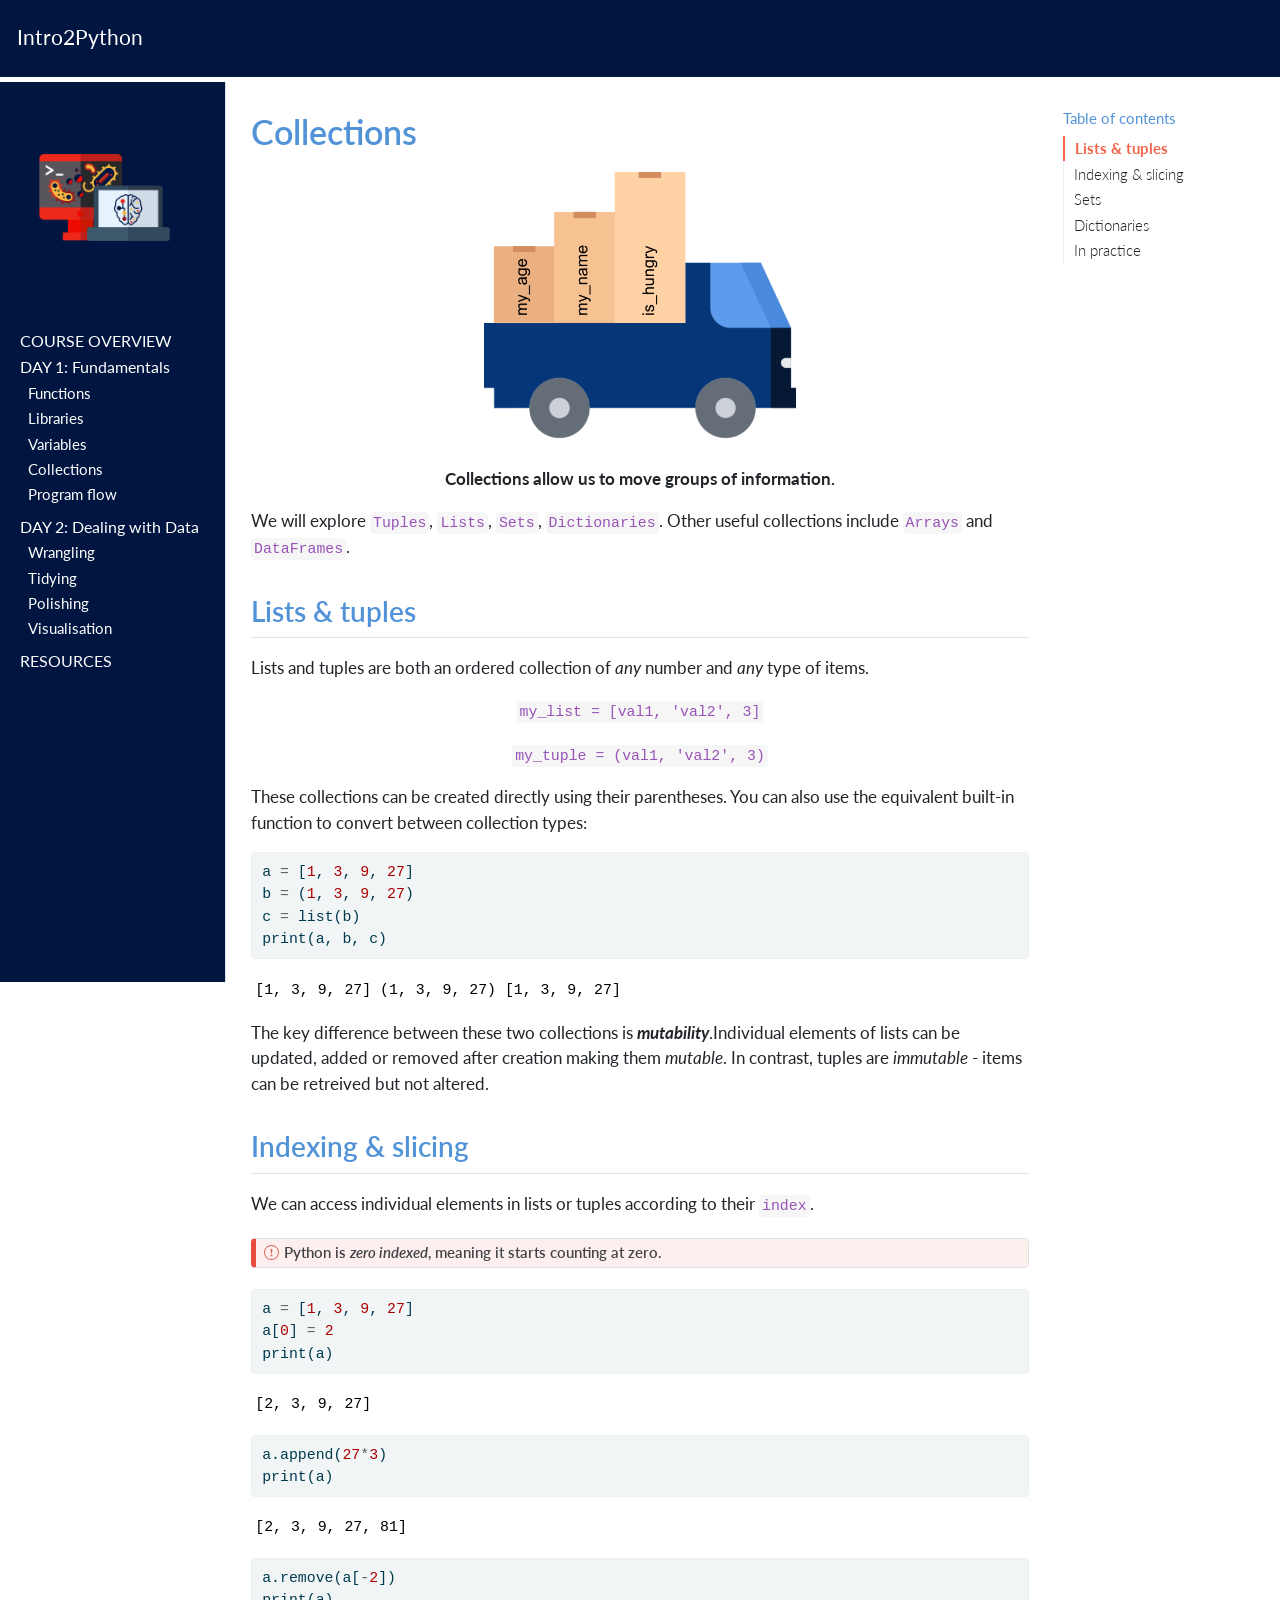
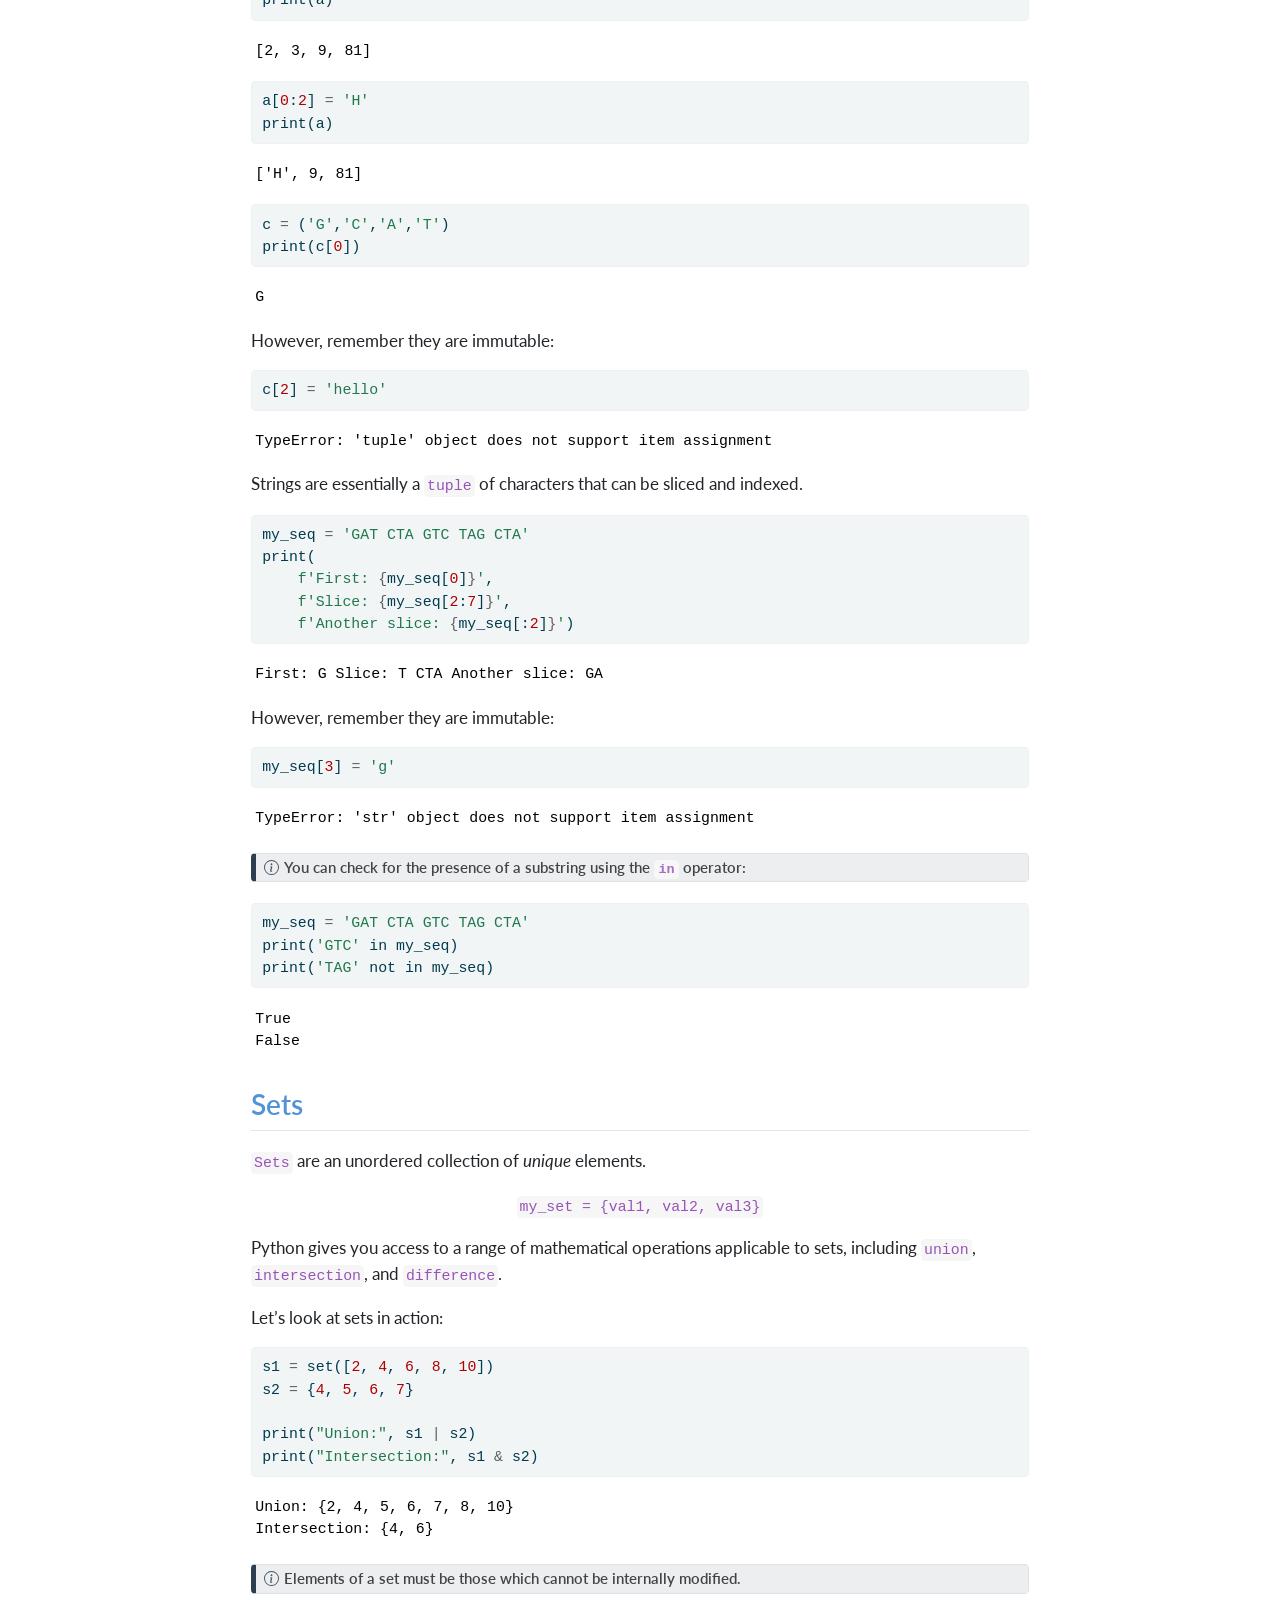
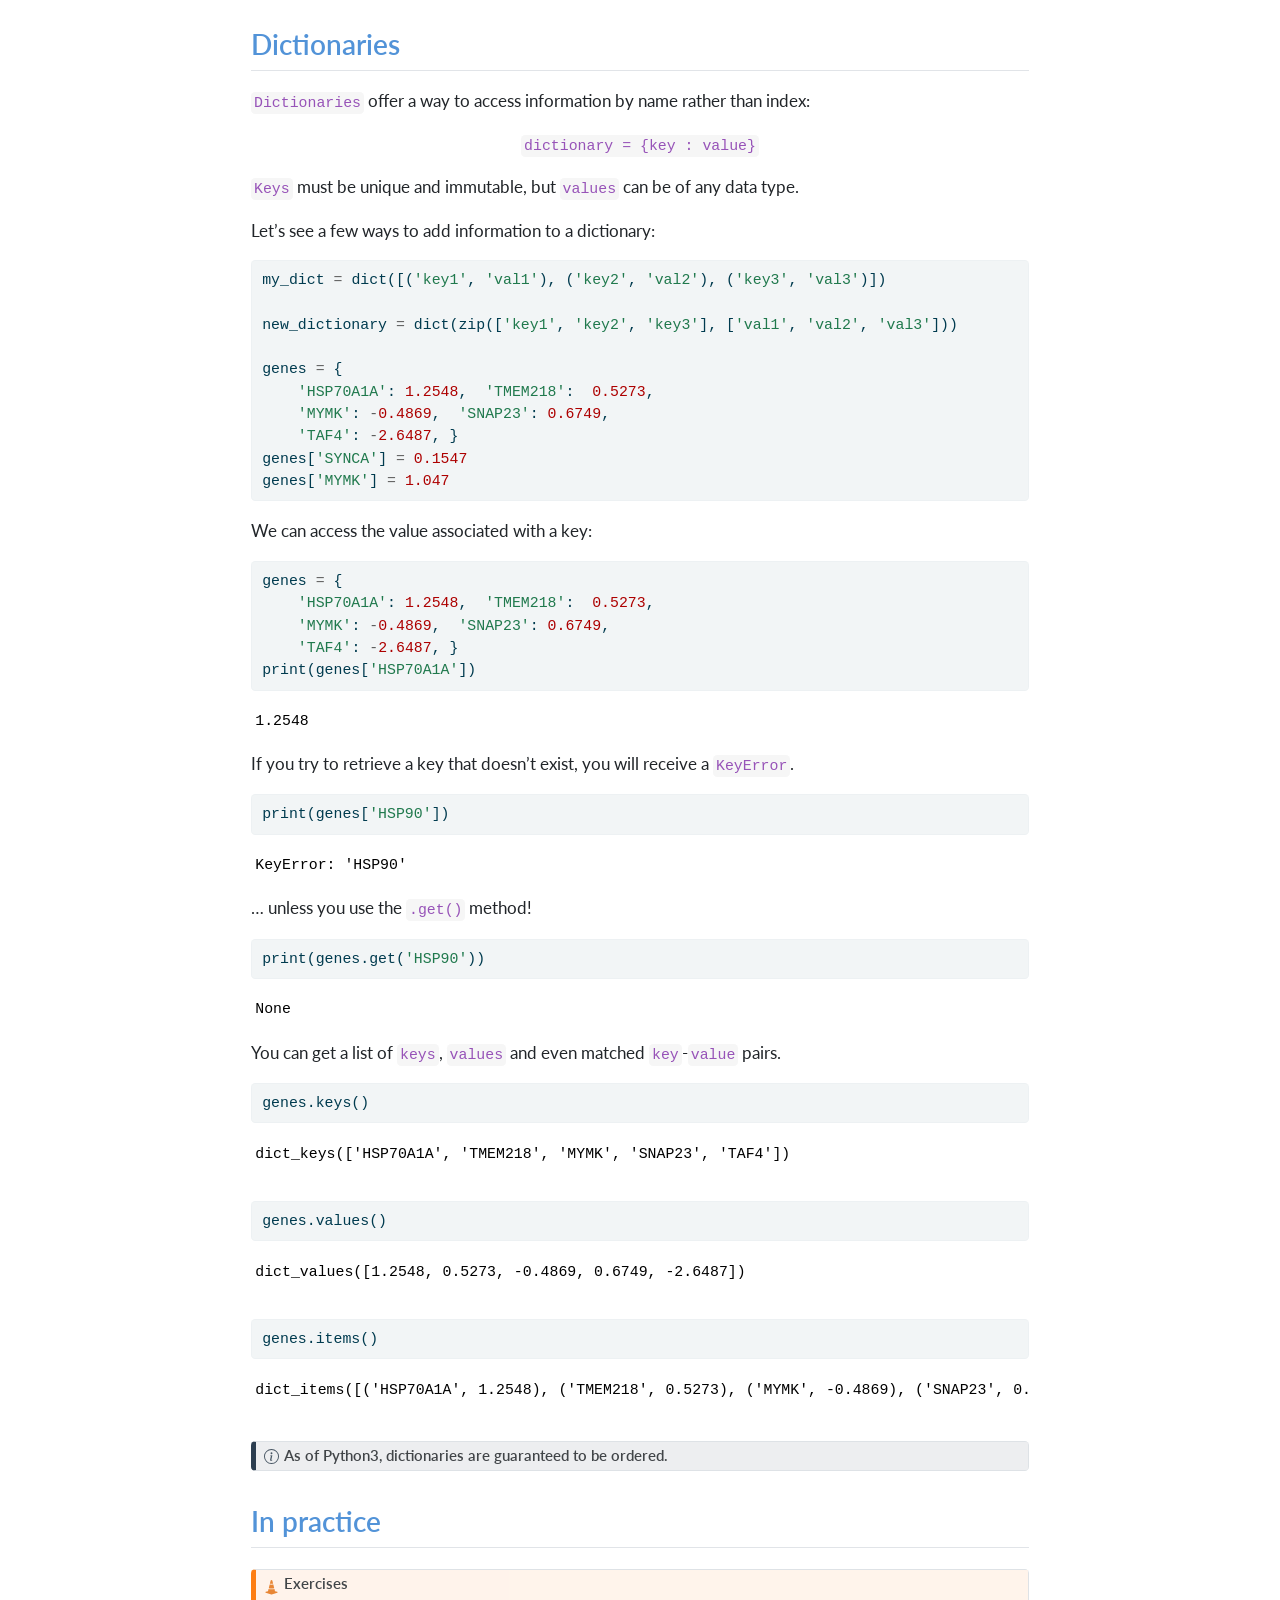
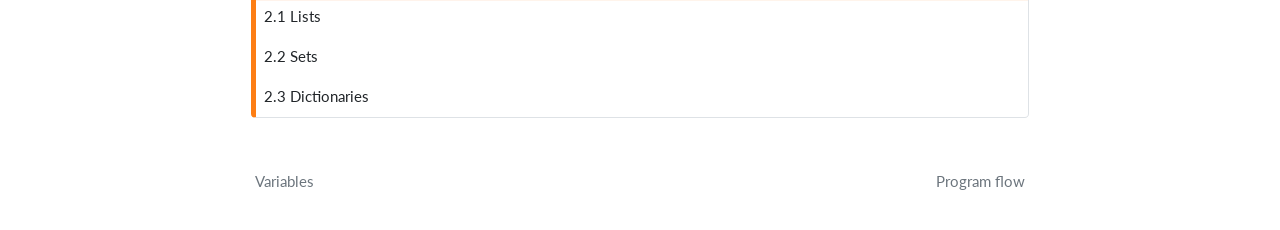
==== pages/collections.html @ 373fded9 "Built site for gh-pages" ====
<!DOCTYPE html>
<html xmlns="http://www.w3.org/1999/xhtml" lang="en" xml:lang="en"><head>

<meta charset="utf-8">
<meta name="generator" content="quarto-1.3.326">

<meta name="viewport" content="width=device-width, initial-scale=1.0, user-scalable=yes">


<title>Intro2Python - Collections</title>
<style>
code{white-space: pre-wrap;}
span.smallcaps{font-variant: small-caps;}
div.columns{display: flex; gap: min(4vw, 1.5em);}
div.column{flex: auto; overflow-x: auto;}
div.hanging-indent{margin-left: 1.5em; text-indent: -1.5em;}
ul.task-list{list-style: none;}
ul.task-list li input[type="checkbox"] {
  width: 0.8em;
  margin: 0 0.8em 0.2em -1em; /* quarto-specific, see https://github.com/quarto-dev/quarto-cli/issues/4556 */ 
  vertical-align: middle;
}
/* CSS for syntax highlighting */
pre > code.sourceCode { white-space: pre; position: relative; }
pre > code.sourceCode > span { display: inline-block; line-height: 1.25; }
pre > code.sourceCode > span:empty { height: 1.2em; }
.sourceCode { overflow: visible; }
code.sourceCode > span { color: inherit; text-decoration: inherit; }
div.sourceCode { margin: 1em 0; }
pre.sourceCode { margin: 0; }
@media screen {
div.sourceCode { overflow: auto; }
}
@media print {
pre > code.sourceCode { white-space: pre-wrap; }
pre > code.sourceCode > span { text-indent: -5em; padding-left: 5em; }
}
pre.numberSource code
  { counter-reset: source-line 0; }
pre.numberSource code > span
  { position: relative; left: -4em; counter-increment: source-line; }
pre.numberSource code > span > a:first-child::before
  { content: counter(source-line);
    position: relative; left: -1em; text-align: right; vertical-align: baseline;
    border: none; display: inline-block;
    -webkit-touch-callout: none; -webkit-user-select: none;
    -khtml-user-select: none; -moz-user-select: none;
    -ms-user-select: none; user-select: none;
    padding: 0 4px; width: 4em;
  }
pre.numberSource { margin-left: 3em;  padding-left: 4px; }
div.sourceCode
  {   }
@media screen {
pre > code.sourceCode > span > a:first-child::before { text-decoration: underline; }
}
</style>


<script src="../site_libs/quarto-nav/quarto-nav.js"></script>
<script src="../site_libs/quarto-nav/headroom.min.js"></script>
<script src="../site_libs/clipboard/clipboard.min.js"></script>
<script src="../site_libs/quarto-search/autocomplete.umd.js"></script>
<script src="../site_libs/quarto-search/fuse.min.js"></script>
<script src="../site_libs/quarto-search/quarto-search.js"></script>
<meta name="quarto:offset" content="../">
<link href="../pages/program-flow-control.html" rel="next">
<link href="../pages/variables-types.html" rel="prev">
<script src="../site_libs/quarto-html/quarto.js"></script>
<script src="../site_libs/quarto-html/popper.min.js"></script>
<script src="../site_libs/quarto-html/tippy.umd.min.js"></script>
<script src="../site_libs/quarto-html/anchor.min.js"></script>
<link href="../site_libs/quarto-html/tippy.css" rel="stylesheet">
<link href="../site_libs/quarto-html/quarto-syntax-highlighting.css" rel="stylesheet" id="quarto-text-highlighting-styles">
<script src="../site_libs/bootstrap/bootstrap.min.js"></script>
<link href="../site_libs/bootstrap/bootstrap-icons.css" rel="stylesheet">
<link href="../site_libs/bootstrap/bootstrap.min.css" rel="stylesheet" id="quarto-bootstrap" data-mode="light">
<script id="quarto-search-options" type="application/json">{
  "location": "navbar",
  "copy-button": false,
  "collapse-after": 3,
  "panel-placement": "end",
  "type": "overlay",
  "limit": 20,
  "language": {
    "search-no-results-text": "No results",
    "search-matching-documents-text": "matching documents",
    "search-copy-link-title": "Copy link to search",
    "search-hide-matches-text": "Hide additional matches",
    "search-more-match-text": "more match in this document",
    "search-more-matches-text": "more matches in this document",
    "search-clear-button-title": "Clear",
    "search-detached-cancel-button-title": "Cancel",
    "search-submit-button-title": "Submit"
  }
}</script>


<link rel="stylesheet" href="../theme.css">
</head>

<body class="nav-sidebar docked nav-fixed">

<div id="quarto-search-results"></div>
  <header id="quarto-header" class="headroom fixed-top">
    <nav class="navbar navbar-expand-lg navbar-dark ">
      <div class="navbar-container container-fluid">
      <div class="navbar-brand-container">
    <a class="navbar-brand" href="../index.html">
    <span class="navbar-title">Intro2Python</span>
    </a>
  </div>
        <div class="quarto-navbar-tools ms-auto">
</div>
          <div id="quarto-search" class="" title="Search"></div>
      </div> <!-- /container-fluid -->
    </nav>
  <nav class="quarto-secondary-nav">
    <div class="container-fluid d-flex">
      <button type="button" class="quarto-btn-toggle btn" data-bs-toggle="collapse" data-bs-target="#quarto-sidebar,#quarto-sidebar-glass" aria-controls="quarto-sidebar" aria-expanded="false" aria-label="Toggle sidebar navigation" onclick="if (window.quartoToggleHeadroom) { window.quartoToggleHeadroom(); }">
        <i class="bi bi-layout-text-sidebar-reverse"></i>
      </button>
      <nav class="quarto-page-breadcrumbs" aria-label="breadcrumb"><ol class="breadcrumb"><li class="breadcrumb-item"><a href="../pages/functions.html">DAY 1: Fundamentals</a></li><li class="breadcrumb-item"><a href="../pages/collections.html">Collections</a></li></ol></nav>
      <a class="flex-grow-1" role="button" data-bs-toggle="collapse" data-bs-target="#quarto-sidebar,#quarto-sidebar-glass" aria-controls="quarto-sidebar" aria-expanded="false" aria-label="Toggle sidebar navigation" onclick="if (window.quartoToggleHeadroom) { window.quartoToggleHeadroom(); }">      
      </a>
      <button type="button" class="btn quarto-search-button" aria-label="Search" onclick="window.quartoOpenSearch();">
        <i class="bi bi-search"></i>
      </button>
    </div>
  </nav>
</header>
<!-- content -->
<div id="quarto-content" class="quarto-container page-columns page-rows-contents page-layout-article page-navbar">
<!-- sidebar -->
  <nav id="quarto-sidebar" class="sidebar collapse collapse-horizontal sidebar-navigation docked overflow-auto">
    <div class="pt-lg-2 mt-2 text-left sidebar-header sidebar-header-stacked">
      <a href="../index.html" class="sidebar-logo-link">
      <img src="../pages/images/logo_transparent.png" alt="" class="sidebar-logo py-0 d-lg-inline d-none">
      </a>
      </div>
        <div class="mt-2 flex-shrink-0 align-items-center">
        <div class="sidebar-search">
        <div id="quarto-search" class="" title="Search"></div>
        </div>
        </div>
    <div class="sidebar-menu-container"> 
    <ul class="list-unstyled mt-1">
        <li class="sidebar-item">
  <div class="sidebar-item-container"> 
  <a href="../index.html" class="sidebar-item-text sidebar-link">
 <span class="menu-text">COURSE OVERVIEW</span></a>
  </div>
</li>
        <li class="sidebar-item sidebar-item-section">
      <div class="sidebar-item-container"> 
            <a class="sidebar-item-text sidebar-link text-start" data-bs-toggle="collapse" data-bs-target="#quarto-sidebar-section-1" aria-expanded="true">
 <span class="menu-text">DAY 1: Fundamentals</span></a>
          <a class="sidebar-item-toggle text-start" data-bs-toggle="collapse" data-bs-target="#quarto-sidebar-section-1" aria-expanded="true" aria-label="Toggle section">
            <i class="bi bi-chevron-right ms-2"></i>
          </a> 
      </div>
      <ul id="quarto-sidebar-section-1" class="collapse list-unstyled sidebar-section depth1 show">  
          <li class="sidebar-item">
  <div class="sidebar-item-container"> 
  <a href="../pages/functions.html" class="sidebar-item-text sidebar-link">
 <span class="menu-text">Functions</span></a>
  </div>
</li>
          <li class="sidebar-item">
  <div class="sidebar-item-container"> 
  <a href="../pages/libraries.html" class="sidebar-item-text sidebar-link">
 <span class="menu-text">Libraries</span></a>
  </div>
</li>
          <li class="sidebar-item">
  <div class="sidebar-item-container"> 
  <a href="../pages/variables-types.html" class="sidebar-item-text sidebar-link">
 <span class="menu-text">Variables</span></a>
  </div>
</li>
          <li class="sidebar-item">
  <div class="sidebar-item-container"> 
  <a href="../pages/collections.html" class="sidebar-item-text sidebar-link active">
 <span class="menu-text">Collections</span></a>
  </div>
</li>
          <li class="sidebar-item">
  <div class="sidebar-item-container"> 
  <a href="../pages/program-flow-control.html" class="sidebar-item-text sidebar-link">
 <span class="menu-text">Program flow</span></a>
  </div>
</li>
      </ul>
  </li>
        <li class="sidebar-item sidebar-item-section">
      <div class="sidebar-item-container"> 
            <a class="sidebar-item-text sidebar-link text-start" data-bs-toggle="collapse" data-bs-target="#quarto-sidebar-section-2" aria-expanded="true">
 <span class="menu-text">DAY 2: Dealing with Data</span></a>
          <a class="sidebar-item-toggle text-start" data-bs-toggle="collapse" data-bs-target="#quarto-sidebar-section-2" aria-expanded="true" aria-label="Toggle section">
            <i class="bi bi-chevron-right ms-2"></i>
          </a> 
      </div>
      <ul id="quarto-sidebar-section-2" class="collapse list-unstyled sidebar-section depth1 show">  
          <li class="sidebar-item">
  <div class="sidebar-item-container"> 
  <a href="../pages/data-wrangling.html" class="sidebar-item-text sidebar-link">
 <span class="menu-text">Wrangling</span></a>
  </div>
</li>
          <li class="sidebar-item">
  <div class="sidebar-item-container"> 
  <a href="../pages/data-processing.html" class="sidebar-item-text sidebar-link">
 <span class="menu-text">Tidying</span></a>
  </div>
</li>
          <li class="sidebar-item">
  <div class="sidebar-item-container"> 
  <a href="../pages/data-polishing.html" class="sidebar-item-text sidebar-link">
 <span class="menu-text">Polishing</span></a>
  </div>
</li>
          <li class="sidebar-item">
  <div class="sidebar-item-container"> 
  <a href="../pages/data-viz.html" class="sidebar-item-text sidebar-link">
 <span class="menu-text">Visualisation</span></a>
  </div>
</li>
      </ul>
  </li>
        <li class="sidebar-item">
  <div class="sidebar-item-container"> 
  <a href="../pages/resources.html" class="sidebar-item-text sidebar-link">
 <span class="menu-text">RESOURCES</span></a>
  </div>
</li>
    </ul>
    </div>
</nav>
<div id="quarto-sidebar-glass" data-bs-toggle="collapse" data-bs-target="#quarto-sidebar,#quarto-sidebar-glass"></div>
<!-- margin-sidebar -->
    <div id="quarto-margin-sidebar" class="sidebar margin-sidebar">
        <nav id="TOC" role="doc-toc" class="toc-active">
    <h2 id="toc-title">Table of contents</h2>
   
  <ul>
  <li><a href="#lists-tuples" id="toc-lists-tuples" class="nav-link active" data-scroll-target="#lists-tuples">Lists &amp; tuples</a></li>
  <li><a href="#indexing-slicing" id="toc-indexing-slicing" class="nav-link" data-scroll-target="#indexing-slicing">Indexing &amp; slicing</a></li>
  <li><a href="#sets" id="toc-sets" class="nav-link" data-scroll-target="#sets">Sets</a></li>
  <li><a href="#dictionaries" id="toc-dictionaries" class="nav-link" data-scroll-target="#dictionaries">Dictionaries</a></li>
  <li><a href="#in-practice" id="toc-in-practice" class="nav-link" data-scroll-target="#in-practice">In practice</a></li>
  </ul>
</nav>
    </div>
<!-- main -->
<main class="content" id="quarto-document-content">

<header id="title-block-header" class="quarto-title-block default">
<div class="quarto-title">
<h1 class="title">Collections</h1>
</div>



<div class="quarto-title-meta">

    
  
    
  </div>
  

</header>

<div class="quarto-figure quarto-figure-center">
<figure class="figure">
<p><img src="images/collection-truck.png" class="img-fluid figure-img" style="width:40.0%"></p>
</figure>
</div>
<p font-size="55pt" align="center">
<strong>Collections allow us to move groups of information.</strong>
</p>
<p>We will explore <code>Tuples</code>, <code>Lists</code>, <code>Sets</code>, <code>Dictionaries</code>. Other useful collections include <code>Arrays</code> and <code>DataFrames</code>.</p>
<section id="lists-tuples" class="level2">
<h2 class="anchored" data-anchor-id="lists-tuples">Lists &amp; tuples</h2>
<p>Lists and tuples are both an ordered collection of <em>any</em> number and <em>any</em> type of items.</p>
<p font-size="55pt" align="center">
<code>my_list = [val1, 'val2', 3]</code>
</p>
<p font-size="55pt" align="center">
<code>my_tuple = (val1, 'val2', 3)</code>
</p>
<p>These collections can be created directly using their parentheses. You can also use the equivalent built-in function to convert between collection types:</p>
<div class="cell" data-execution_count="1">
<div class="sourceCode cell-code" id="cb1"><pre class="sourceCode python code-with-copy"><code class="sourceCode python"><span id="cb1-1"><a href="#cb1-1" aria-hidden="true" tabindex="-1"></a>a <span class="op">=</span> [<span class="dv">1</span>, <span class="dv">3</span>, <span class="dv">9</span>, <span class="dv">27</span>]</span>
<span id="cb1-2"><a href="#cb1-2" aria-hidden="true" tabindex="-1"></a>b <span class="op">=</span> (<span class="dv">1</span>, <span class="dv">3</span>, <span class="dv">9</span>, <span class="dv">27</span>)</span>
<span id="cb1-3"><a href="#cb1-3" aria-hidden="true" tabindex="-1"></a>c <span class="op">=</span> <span class="bu">list</span>(b)</span>
<span id="cb1-4"><a href="#cb1-4" aria-hidden="true" tabindex="-1"></a><span class="bu">print</span>(a, b, c)</span></code><button title="Copy to Clipboard" class="code-copy-button"><i class="bi"></i></button></pre></div>
<div class="cell-output cell-output-stdout">
<pre><code>[1, 3, 9, 27] (1, 3, 9, 27) [1, 3, 9, 27]</code></pre>
</div>
</div>
<p>The key difference between these two collections is <strong><em>mutability</em></strong>.Individual elements of lists can be updated, added or removed after creation making them <em>mutable</em>. In contrast, tuples are <em>immutable</em> - items can be retreived but not altered.</p>
</section>
<section id="indexing-slicing" class="level2">
<h2 class="anchored" data-anchor-id="indexing-slicing">Indexing &amp; slicing</h2>
<p>We can access individual elements in lists or tuples according to their <code>index</code>.</p>
<div class="callout callout-style-default callout-important callout-titled">
<div class="callout-header d-flex align-content-center">
<div class="callout-icon-container">
<i class="callout-icon"></i>
</div>
<div class="callout-title-container flex-fill">
Python is <em>zero indexed</em>, meaning it starts counting at zero.
</div>
</div>
<div class="callout-body-container callout-body">

</div>
</div>
<div class="cell" data-execution_count="2">
<div class="sourceCode cell-code" id="cb3"><pre class="sourceCode python code-with-copy"><code class="sourceCode python"><span id="cb3-1"><a href="#cb3-1" aria-hidden="true" tabindex="-1"></a>a <span class="op">=</span> [<span class="dv">1</span>, <span class="dv">3</span>, <span class="dv">9</span>, <span class="dv">27</span>]</span>
<span id="cb3-2"><a href="#cb3-2" aria-hidden="true" tabindex="-1"></a>a[<span class="dv">0</span>] <span class="op">=</span> <span class="dv">2</span></span>
<span id="cb3-3"><a href="#cb3-3" aria-hidden="true" tabindex="-1"></a><span class="bu">print</span>(a)</span></code><button title="Copy to Clipboard" class="code-copy-button"><i class="bi"></i></button></pre></div>
<div class="cell-output cell-output-stdout">
<pre><code>[2, 3, 9, 27]</code></pre>
</div>
</div>
<div class="cell" data-execution_count="3">
<div class="sourceCode cell-code" id="cb5"><pre class="sourceCode python code-with-copy"><code class="sourceCode python"><span id="cb5-1"><a href="#cb5-1" aria-hidden="true" tabindex="-1"></a>a.append(<span class="dv">27</span><span class="op">*</span><span class="dv">3</span>)</span>
<span id="cb5-2"><a href="#cb5-2" aria-hidden="true" tabindex="-1"></a><span class="bu">print</span>(a)</span></code><button title="Copy to Clipboard" class="code-copy-button"><i class="bi"></i></button></pre></div>
<div class="cell-output cell-output-stdout">
<pre><code>[2, 3, 9, 27, 81]</code></pre>
</div>
</div>
<div class="cell" data-execution_count="4">
<div class="sourceCode cell-code" id="cb7"><pre class="sourceCode python code-with-copy"><code class="sourceCode python"><span id="cb7-1"><a href="#cb7-1" aria-hidden="true" tabindex="-1"></a>a.remove(a[<span class="op">-</span><span class="dv">2</span>])</span>
<span id="cb7-2"><a href="#cb7-2" aria-hidden="true" tabindex="-1"></a><span class="bu">print</span>(a)</span></code><button title="Copy to Clipboard" class="code-copy-button"><i class="bi"></i></button></pre></div>
<div class="cell-output cell-output-stdout">
<pre><code>[2, 3, 9, 81]</code></pre>
</div>
</div>
<div class="cell" data-execution_count="5">
<div class="sourceCode cell-code" id="cb9"><pre class="sourceCode python code-with-copy"><code class="sourceCode python"><span id="cb9-1"><a href="#cb9-1" aria-hidden="true" tabindex="-1"></a>a[<span class="dv">0</span>:<span class="dv">2</span>] <span class="op">=</span> <span class="st">'H'</span></span>
<span id="cb9-2"><a href="#cb9-2" aria-hidden="true" tabindex="-1"></a><span class="bu">print</span>(a)</span></code><button title="Copy to Clipboard" class="code-copy-button"><i class="bi"></i></button></pre></div>
<div class="cell-output cell-output-stdout">
<pre><code>['H', 9, 81]</code></pre>
</div>
</div>
<div class="cell" data-execution_count="6">
<div class="sourceCode cell-code" id="cb11"><pre class="sourceCode python code-with-copy"><code class="sourceCode python"><span id="cb11-1"><a href="#cb11-1" aria-hidden="true" tabindex="-1"></a>c <span class="op">=</span> (<span class="st">'G'</span>,<span class="st">'C'</span>,<span class="st">'A'</span>,<span class="st">'T'</span>)</span>
<span id="cb11-2"><a href="#cb11-2" aria-hidden="true" tabindex="-1"></a><span class="bu">print</span>(c[<span class="dv">0</span>])</span></code><button title="Copy to Clipboard" class="code-copy-button"><i class="bi"></i></button></pre></div>
<div class="cell-output cell-output-stdout">
<pre><code>G</code></pre>
</div>
</div>
<p>However, remember they are immutable:</p>
<div class="cell" data-execution_count="7">
<div class="sourceCode cell-code" id="cb13"><pre class="sourceCode python code-with-copy"><code class="sourceCode python"><span id="cb13-1"><a href="#cb13-1" aria-hidden="true" tabindex="-1"></a>c[<span class="dv">2</span>] <span class="op">=</span> <span class="st">'hello'</span></span></code><button title="Copy to Clipboard" class="code-copy-button"><i class="bi"></i></button></pre></div>
<div class="cell-output cell-output-error">
<pre><code>TypeError: 'tuple' object does not support item assignment</code></pre>
</div>
</div>
<p>Strings are essentially a <code>tuple</code> of characters that can be sliced and indexed.</p>
<div class="cell" data-execution_count="8">
<div class="sourceCode cell-code" id="cb15"><pre class="sourceCode python code-with-copy"><code class="sourceCode python"><span id="cb15-1"><a href="#cb15-1" aria-hidden="true" tabindex="-1"></a>my_seq <span class="op">=</span> <span class="st">'GAT CTA GTC TAG CTA'</span></span>
<span id="cb15-2"><a href="#cb15-2" aria-hidden="true" tabindex="-1"></a><span class="bu">print</span>(</span>
<span id="cb15-3"><a href="#cb15-3" aria-hidden="true" tabindex="-1"></a>    <span class="ss">f'First: </span><span class="sc">{</span>my_seq[<span class="dv">0</span>]<span class="sc">}</span><span class="ss">'</span>, </span>
<span id="cb15-4"><a href="#cb15-4" aria-hidden="true" tabindex="-1"></a>    <span class="ss">f'Slice: </span><span class="sc">{</span>my_seq[<span class="dv">2</span>:<span class="dv">7</span>]<span class="sc">}</span><span class="ss">'</span>, </span>
<span id="cb15-5"><a href="#cb15-5" aria-hidden="true" tabindex="-1"></a>    <span class="ss">f'Another slice: </span><span class="sc">{</span>my_seq[:<span class="dv">2</span>]<span class="sc">}</span><span class="ss">'</span>)</span></code><button title="Copy to Clipboard" class="code-copy-button"><i class="bi"></i></button></pre></div>
<div class="cell-output cell-output-stdout">
<pre><code>First: G Slice: T CTA Another slice: GA</code></pre>
</div>
</div>
<p>However, remember they are immutable:</p>
<div class="cell" data-execution_count="9">
<div class="sourceCode cell-code" id="cb17"><pre class="sourceCode python code-with-copy"><code class="sourceCode python"><span id="cb17-1"><a href="#cb17-1" aria-hidden="true" tabindex="-1"></a>my_seq[<span class="dv">3</span>] <span class="op">=</span> <span class="st">'g'</span></span></code><button title="Copy to Clipboard" class="code-copy-button"><i class="bi"></i></button></pre></div>
<div class="cell-output cell-output-error">
<pre><code>TypeError: 'str' object does not support item assignment</code></pre>
</div>
</div>
<div class="callout callout-style-default callout-note callout-titled">
<div class="callout-header d-flex align-content-center">
<div class="callout-icon-container">
<i class="callout-icon"></i>
</div>
<div class="callout-title-container flex-fill">
You can check for the presence of a substring using the <code>in</code> operator:
</div>
</div>
<div class="callout-body-container callout-body">

</div>
</div>
<div class="cell" data-execution_count="10">
<div class="sourceCode cell-code" id="cb19"><pre class="sourceCode python code-with-copy"><code class="sourceCode python"><span id="cb19-1"><a href="#cb19-1" aria-hidden="true" tabindex="-1"></a>my_seq <span class="op">=</span> <span class="st">'GAT CTA GTC TAG CTA'</span></span>
<span id="cb19-2"><a href="#cb19-2" aria-hidden="true" tabindex="-1"></a><span class="bu">print</span>(<span class="st">'GTC'</span> <span class="kw">in</span> my_seq)</span>
<span id="cb19-3"><a href="#cb19-3" aria-hidden="true" tabindex="-1"></a><span class="bu">print</span>(<span class="st">'TAG'</span> <span class="kw">not</span> <span class="kw">in</span> my_seq)</span></code><button title="Copy to Clipboard" class="code-copy-button"><i class="bi"></i></button></pre></div>
<div class="cell-output cell-output-stdout">
<pre><code>True
False</code></pre>
</div>
</div>
</section>
<section id="sets" class="level2">
<h2 class="anchored" data-anchor-id="sets">Sets</h2>
<p><code>Sets</code> are an unordered collection of <em>unique</em> elements.</p>
<p font-size="55pt" align="center">
<code>my_set = {val1, val2, val3}</code>
</p>
<p>Python gives you access to a range of mathematical operations applicable to sets, including <code>union</code>, <code>intersection</code>, and <code>difference</code>.</p>
<p>Let’s look at sets in action:</p>
<div class="cell" data-execution_count="11">
<div class="sourceCode cell-code" id="cb21"><pre class="sourceCode python code-with-copy"><code class="sourceCode python"><span id="cb21-1"><a href="#cb21-1" aria-hidden="true" tabindex="-1"></a>s1 <span class="op">=</span> <span class="bu">set</span>([<span class="dv">2</span>, <span class="dv">4</span>, <span class="dv">6</span>, <span class="dv">8</span>, <span class="dv">10</span>])</span>
<span id="cb21-2"><a href="#cb21-2" aria-hidden="true" tabindex="-1"></a>s2 <span class="op">=</span> {<span class="dv">4</span>, <span class="dv">5</span>, <span class="dv">6</span>, <span class="dv">7</span>}</span>
<span id="cb21-3"><a href="#cb21-3" aria-hidden="true" tabindex="-1"></a></span>
<span id="cb21-4"><a href="#cb21-4" aria-hidden="true" tabindex="-1"></a><span class="bu">print</span>(<span class="st">"Union:"</span>, s1 <span class="op">|</span> s2)</span>
<span id="cb21-5"><a href="#cb21-5" aria-hidden="true" tabindex="-1"></a><span class="bu">print</span>(<span class="st">"Intersection:"</span>, s1 <span class="op">&amp;</span> s2)</span></code><button title="Copy to Clipboard" class="code-copy-button"><i class="bi"></i></button></pre></div>
<div class="cell-output cell-output-stdout">
<pre><code>Union: {2, 4, 5, 6, 7, 8, 10}
Intersection: {4, 6}</code></pre>
</div>
</div>
<div class="callout callout-style-default callout-note callout-titled">
<div class="callout-header d-flex align-content-center">
<div class="callout-icon-container">
<i class="callout-icon"></i>
</div>
<div class="callout-title-container flex-fill">
Elements of a set must be those which cannot be internally modified.
</div>
</div>
<div class="callout-body-container callout-body">

</div>
</div>
</section>
<section id="dictionaries" class="level2">
<h2 class="anchored" data-anchor-id="dictionaries">Dictionaries</h2>
<p><code>Dictionaries</code> offer a way to access information by name rather than index:</p>
<p font-size="55pt" align="center">
<code>dictionary = {key : value}</code>
</p>
<p><code>Keys</code> must be unique and immutable, but <code>values</code> can be of any data type.</p>
<p>Let’s see a few ways to add information to a dictionary:</p>
<div class="cell" data-execution_count="12">
<div class="sourceCode cell-code" id="cb23"><pre class="sourceCode python code-with-copy"><code class="sourceCode python"><span id="cb23-1"><a href="#cb23-1" aria-hidden="true" tabindex="-1"></a>my_dict <span class="op">=</span> <span class="bu">dict</span>([(<span class="st">'key1'</span>, <span class="st">'val1'</span>), (<span class="st">'key2'</span>, <span class="st">'val2'</span>), (<span class="st">'key3'</span>, <span class="st">'val3'</span>)])</span>
<span id="cb23-2"><a href="#cb23-2" aria-hidden="true" tabindex="-1"></a></span>
<span id="cb23-3"><a href="#cb23-3" aria-hidden="true" tabindex="-1"></a>new_dictionary <span class="op">=</span> <span class="bu">dict</span>(<span class="bu">zip</span>([<span class="st">'key1'</span>, <span class="st">'key2'</span>, <span class="st">'key3'</span>], [<span class="st">'val1'</span>, <span class="st">'val2'</span>, <span class="st">'val3'</span>]))</span>
<span id="cb23-4"><a href="#cb23-4" aria-hidden="true" tabindex="-1"></a></span>
<span id="cb23-5"><a href="#cb23-5" aria-hidden="true" tabindex="-1"></a>genes <span class="op">=</span> {</span>
<span id="cb23-6"><a href="#cb23-6" aria-hidden="true" tabindex="-1"></a>    <span class="st">'HSP70A1A'</span>: <span class="fl">1.2548</span>,  <span class="st">'TMEM218'</span>:  <span class="fl">0.5273</span>,  </span>
<span id="cb23-7"><a href="#cb23-7" aria-hidden="true" tabindex="-1"></a>    <span class="st">'MYMK'</span>: <span class="op">-</span><span class="fl">0.4869</span>,  <span class="st">'SNAP23'</span>: <span class="fl">0.6749</span>,  </span>
<span id="cb23-8"><a href="#cb23-8" aria-hidden="true" tabindex="-1"></a>    <span class="st">'TAF4'</span>: <span class="op">-</span><span class="fl">2.6487</span>, }</span>
<span id="cb23-9"><a href="#cb23-9" aria-hidden="true" tabindex="-1"></a>genes[<span class="st">'SYNCA'</span>] <span class="op">=</span> <span class="fl">0.1547</span></span>
<span id="cb23-10"><a href="#cb23-10" aria-hidden="true" tabindex="-1"></a>genes[<span class="st">'MYMK'</span>] <span class="op">=</span> <span class="fl">1.047</span></span></code><button title="Copy to Clipboard" class="code-copy-button"><i class="bi"></i></button></pre></div>
</div>
<p>We can access the value associated with a key:</p>
<div class="cell" data-execution_count="13">
<div class="sourceCode cell-code" id="cb24"><pre class="sourceCode python code-with-copy"><code class="sourceCode python"><span id="cb24-1"><a href="#cb24-1" aria-hidden="true" tabindex="-1"></a>genes <span class="op">=</span> {</span>
<span id="cb24-2"><a href="#cb24-2" aria-hidden="true" tabindex="-1"></a>    <span class="st">'HSP70A1A'</span>: <span class="fl">1.2548</span>,  <span class="st">'TMEM218'</span>:  <span class="fl">0.5273</span>, </span>
<span id="cb24-3"><a href="#cb24-3" aria-hidden="true" tabindex="-1"></a>    <span class="st">'MYMK'</span>: <span class="op">-</span><span class="fl">0.4869</span>,  <span class="st">'SNAP23'</span>: <span class="fl">0.6749</span>, </span>
<span id="cb24-4"><a href="#cb24-4" aria-hidden="true" tabindex="-1"></a>    <span class="st">'TAF4'</span>: <span class="op">-</span><span class="fl">2.6487</span>, }</span>
<span id="cb24-5"><a href="#cb24-5" aria-hidden="true" tabindex="-1"></a><span class="bu">print</span>(genes[<span class="st">'HSP70A1A'</span>])</span></code><button title="Copy to Clipboard" class="code-copy-button"><i class="bi"></i></button></pre></div>
<div class="cell-output cell-output-stdout">
<pre><code>1.2548</code></pre>
</div>
</div>
<p>If you try to retrieve a key that doesn’t exist, you will receive a <code>KeyError</code>.</p>
<div class="cell" data-execution_count="14">
<div class="sourceCode cell-code" id="cb26"><pre class="sourceCode python code-with-copy"><code class="sourceCode python"><span id="cb26-1"><a href="#cb26-1" aria-hidden="true" tabindex="-1"></a><span class="bu">print</span>(genes[<span class="st">'HSP90'</span>])</span></code><button title="Copy to Clipboard" class="code-copy-button"><i class="bi"></i></button></pre></div>
<div class="cell-output cell-output-error">
<pre><code>KeyError: 'HSP90'</code></pre>
</div>
</div>
<p>… unless you use the <code>.get()</code> method!</p>
<div class="cell" data-execution_count="15">
<div class="sourceCode cell-code" id="cb28"><pre class="sourceCode python code-with-copy"><code class="sourceCode python"><span id="cb28-1"><a href="#cb28-1" aria-hidden="true" tabindex="-1"></a><span class="bu">print</span>(genes.get(<span class="st">'HSP90'</span>))</span></code><button title="Copy to Clipboard" class="code-copy-button"><i class="bi"></i></button></pre></div>
<div class="cell-output cell-output-stdout">
<pre><code>None</code></pre>
</div>
</div>
<p>You can get a list of <code>keys</code>, <code>values</code> and even matched <code>key</code>-<code>value</code> pairs.</p>
<div class="cell" data-execution_count="16">
<div class="sourceCode cell-code" id="cb30"><pre class="sourceCode python code-with-copy"><code class="sourceCode python"><span id="cb30-1"><a href="#cb30-1" aria-hidden="true" tabindex="-1"></a>genes.keys()</span></code><button title="Copy to Clipboard" class="code-copy-button"><i class="bi"></i></button></pre></div>
<div class="cell-output cell-output-display" data-execution_count="16">
<pre><code>dict_keys(['HSP70A1A', 'TMEM218', 'MYMK', 'SNAP23', 'TAF4'])</code></pre>
</div>
</div>
<div class="cell" data-execution_count="17">
<div class="sourceCode cell-code" id="cb32"><pre class="sourceCode python code-with-copy"><code class="sourceCode python"><span id="cb32-1"><a href="#cb32-1" aria-hidden="true" tabindex="-1"></a>genes.values()</span></code><button title="Copy to Clipboard" class="code-copy-button"><i class="bi"></i></button></pre></div>
<div class="cell-output cell-output-display" data-execution_count="17">
<pre><code>dict_values([1.2548, 0.5273, -0.4869, 0.6749, -2.6487])</code></pre>
</div>
</div>
<div class="cell" data-execution_count="18">
<div class="sourceCode cell-code" id="cb34"><pre class="sourceCode python code-with-copy"><code class="sourceCode python"><span id="cb34-1"><a href="#cb34-1" aria-hidden="true" tabindex="-1"></a>genes.items()</span></code><button title="Copy to Clipboard" class="code-copy-button"><i class="bi"></i></button></pre></div>
<div class="cell-output cell-output-display" data-execution_count="18">
<pre><code>dict_items([('HSP70A1A', 1.2548), ('TMEM218', 0.5273), ('MYMK', -0.4869), ('SNAP23', 0.6749), ('TAF4', -2.6487)])</code></pre>
</div>
</div>
<div class="callout callout-style-default callout-note callout-titled">
<div class="callout-header d-flex align-content-center">
<div class="callout-icon-container">
<i class="callout-icon"></i>
</div>
<div class="callout-title-container flex-fill">
As of Python3, dictionaries are guaranteed to be ordered.
</div>
</div>
<div class="callout-body-container callout-body">

</div>
</div>
</section>
<section id="in-practice" class="level2">
<h2 class="anchored" data-anchor-id="in-practice">In practice</h2>
<div class="callout callout-style-default callout-caution callout-titled">
<div class="callout-header d-flex align-content-center">
<div class="callout-icon-container">
<i class="callout-icon"></i>
</div>
<div class="callout-title-container flex-fill">
Exercises
</div>
</div>
<div class="callout-body-container callout-body">
<p>2.1 Lists</p>
<p>2.2 Sets</p>
<p>2.3 Dictionaries</p>
</div>
</div>


</section>

</main> <!-- /main -->
<script id="quarto-html-after-body" type="application/javascript">
window.document.addEventListener("DOMContentLoaded", function (event) {
  const toggleBodyColorMode = (bsSheetEl) => {
    const mode = bsSheetEl.getAttribute("data-mode");
    const bodyEl = window.document.querySelector("body");
    if (mode === "dark") {
      bodyEl.classList.add("quarto-dark");
      bodyEl.classList.remove("quarto-light");
    } else {
      bodyEl.classList.add("quarto-light");
      bodyEl.classList.remove("quarto-dark");
    }
  }
  const toggleBodyColorPrimary = () => {
    const bsSheetEl = window.document.querySelector("link#quarto-bootstrap");
    if (bsSheetEl) {
      toggleBodyColorMode(bsSheetEl);
    }
  }
  toggleBodyColorPrimary();  
  const icon = "";
  const anchorJS = new window.AnchorJS();
  anchorJS.options = {
    placement: 'right',
    icon: icon
  };
  anchorJS.add('.anchored');
  const isCodeAnnotation = (el) => {
    for (const clz of el.classList) {
      if (clz.startsWith('code-annotation-')) {                     
        return true;
      }
    }
    return false;
  }
  const clipboard = new window.ClipboardJS('.code-copy-button', {
    text: function(trigger) {
      const codeEl = trigger.previousElementSibling.cloneNode(true);
      for (const childEl of codeEl.children) {
        if (isCodeAnnotation(childEl)) {
          childEl.remove();
        }
      }
      return codeEl.innerText;
    }
  });
  clipboard.on('success', function(e) {
    // button target
    const button = e.trigger;
    // don't keep focus
    button.blur();
    // flash "checked"
    button.classList.add('code-copy-button-checked');
    var currentTitle = button.getAttribute("title");
    button.setAttribute("title", "Copied!");
    let tooltip;
    if (window.bootstrap) {
      button.setAttribute("data-bs-toggle", "tooltip");
      button.setAttribute("data-bs-placement", "left");
      button.setAttribute("data-bs-title", "Copied!");
      tooltip = new bootstrap.Tooltip(button, 
        { trigger: "manual", 
          customClass: "code-copy-button-tooltip",
          offset: [0, -8]});
      tooltip.show();    
    }
    setTimeout(function() {
      if (tooltip) {
        tooltip.hide();
        button.removeAttribute("data-bs-title");
        button.removeAttribute("data-bs-toggle");
        button.removeAttribute("data-bs-placement");
      }
      button.setAttribute("title", currentTitle);
      button.classList.remove('code-copy-button-checked');
    }, 1000);
    // clear code selection
    e.clearSelection();
  });
  function tippyHover(el, contentFn) {
    const config = {
      allowHTML: true,
      content: contentFn,
      maxWidth: 500,
      delay: 100,
      arrow: false,
      appendTo: function(el) {
          return el.parentElement;
      },
      interactive: true,
      interactiveBorder: 10,
      theme: 'quarto',
      placement: 'bottom-start'
    };
    window.tippy(el, config); 
  }
  const noterefs = window.document.querySelectorAll('a[role="doc-noteref"]');
  for (var i=0; i<noterefs.length; i++) {
    const ref = noterefs[i];
    tippyHover(ref, function() {
      // use id or data attribute instead here
      let href = ref.getAttribute('data-footnote-href') || ref.getAttribute('href');
      try { href = new URL(href).hash; } catch {}
      const id = href.replace(/^#\/?/, "");
      const note = window.document.getElementById(id);
      return note.innerHTML;
    });
  }
      let selectedAnnoteEl;
      const selectorForAnnotation = ( cell, annotation) => {
        let cellAttr = 'data-code-cell="' + cell + '"';
        let lineAttr = 'data-code-annotation="' +  annotation + '"';
        const selector = 'span[' + cellAttr + '][' + lineAttr + ']';
        return selector;
      }
      const selectCodeLines = (annoteEl) => {
        const doc = window.document;
        const targetCell = annoteEl.getAttribute("data-target-cell");
        const targetAnnotation = annoteEl.getAttribute("data-target-annotation");
        const annoteSpan = window.document.querySelector(selectorForAnnotation(targetCell, targetAnnotation));
        const lines = annoteSpan.getAttribute("data-code-lines").split(",");
        const lineIds = lines.map((line) => {
          return targetCell + "-" + line;
        })
        let top = null;
        let height = null;
        let parent = null;
        if (lineIds.length > 0) {
            //compute the position of the single el (top and bottom and make a div)
            const el = window.document.getElementById(lineIds[0]);
            top = el.offsetTop;
            height = el.offsetHeight;
            parent = el.parentElement.parentElement;
          if (lineIds.length > 1) {
            const lastEl = window.document.getElementById(lineIds[lineIds.length - 1]);
            const bottom = lastEl.offsetTop + lastEl.offsetHeight;
            height = bottom - top;
          }
          if (top !== null && height !== null && parent !== null) {
            // cook up a div (if necessary) and position it 
            let div = window.document.getElementById("code-annotation-line-highlight");
            if (div === null) {
              div = window.document.createElement("div");
              div.setAttribute("id", "code-annotation-line-highlight");
              div.style.position = 'absolute';
              parent.appendChild(div);
            }
            div.style.top = top - 2 + "px";
            div.style.height = height + 4 + "px";
            let gutterDiv = window.document.getElementById("code-annotation-line-highlight-gutter");
            if (gutterDiv === null) {
              gutterDiv = window.document.createElement("div");
              gutterDiv.setAttribute("id", "code-annotation-line-highlight-gutter");
              gutterDiv.style.position = 'absolute';
              const codeCell = window.document.getElementById(targetCell);
              const gutter = codeCell.querySelector('.code-annotation-gutter');
              gutter.appendChild(gutterDiv);
            }
            gutterDiv.style.top = top - 2 + "px";
            gutterDiv.style.height = height + 4 + "px";
          }
          selectedAnnoteEl = annoteEl;
        }
      };
      const unselectCodeLines = () => {
        const elementsIds = ["code-annotation-line-highlight", "code-annotation-line-highlight-gutter"];
        elementsIds.forEach((elId) => {
          const div = window.document.getElementById(elId);
          if (div) {
            div.remove();
          }
        });
        selectedAnnoteEl = undefined;
      };
      // Attach click handler to the DT
      const annoteDls = window.document.querySelectorAll('dt[data-target-cell]');
      for (const annoteDlNode of annoteDls) {
        annoteDlNode.addEventListener('click', (event) => {
          const clickedEl = event.target;
          if (clickedEl !== selectedAnnoteEl) {
            unselectCodeLines();
            const activeEl = window.document.querySelector('dt[data-target-cell].code-annotation-active');
            if (activeEl) {
              activeEl.classList.remove('code-annotation-active');
            }
            selectCodeLines(clickedEl);
            clickedEl.classList.add('code-annotation-active');
          } else {
            // Unselect the line
            unselectCodeLines();
            clickedEl.classList.remove('code-annotation-active');
          }
        });
      }
  const findCites = (el) => {
    const parentEl = el.parentElement;
    if (parentEl) {
      const cites = parentEl.dataset.cites;
      if (cites) {
        return {
          el,
          cites: cites.split(' ')
        };
      } else {
        return findCites(el.parentElement)
      }
    } else {
      return undefined;
    }
  };
  var bibliorefs = window.document.querySelectorAll('a[role="doc-biblioref"]');
  for (var i=0; i<bibliorefs.length; i++) {
    const ref = bibliorefs[i];
    const citeInfo = findCites(ref);
    if (citeInfo) {
      tippyHover(citeInfo.el, function() {
        var popup = window.document.createElement('div');
        citeInfo.cites.forEach(function(cite) {
          var citeDiv = window.document.createElement('div');
          citeDiv.classList.add('hanging-indent');
          citeDiv.classList.add('csl-entry');
          var biblioDiv = window.document.getElementById('ref-' + cite);
          if (biblioDiv) {
            citeDiv.innerHTML = biblioDiv.innerHTML;
          }
          popup.appendChild(citeDiv);
        });
        return popup.innerHTML;
      });
    }
  }
});
</script>
<nav class="page-navigation">
  <div class="nav-page nav-page-previous">
      <a href="../pages/variables-types.html" class="pagination-link">
        <i class="bi bi-arrow-left-short"></i> <span class="nav-page-text">Variables</span>
      </a>          
  </div>
  <div class="nav-page nav-page-next">
      <a href="../pages/program-flow-control.html" class="pagination-link">
        <span class="nav-page-text">Program flow</span> <i class="bi bi-arrow-right-short"></i>
      </a>
  </div>
</nav>
</div> <!-- /content -->



</body></html>
---- site_libs/quarto-html/tippy.css ----
.tippy-box[data-animation=fade][data-state=hidden]{opacity:0}[data-tippy-root]{max-width:calc(100vw - 10px)}.tippy-box{position:relative;background-color:#333;color:#fff;border-radius:4px;font-size:14px;line-height:1.4;white-space:normal;outline:0;transition-property:transform,visibility,opacity}.tippy-box[data-placement^=top]>.tippy-arrow{bottom:0}.tippy-box[data-placement^=top]>.tippy-arrow:before{bottom:-7px;left:0;border-width:8px 8px 0;border-top-color:initial;transform-origin:center top}.tippy-box[data-placement^=bottom]>.tippy-arrow{top:0}.tippy-box[data-placement^=bottom]>.tippy-arrow:before{top:-7px;left:0;border-width:0 8px 8px;border-bottom-color:initial;transform-origin:center bottom}.tippy-box[data-placement^=left]>.tippy-arrow{right:0}.tippy-box[data-placement^=left]>.tippy-arrow:before{border-width:8px 0 8px 8px;border-left-color:initial;right:-7px;transform-origin:center left}.tippy-box[data-placement^=right]>.tippy-arrow{left:0}.tippy-box[data-placement^=right]>.tippy-arrow:before{left:-7px;border-width:8px 8px 8px 0;border-right-color:initial;transform-origin:center right}.tippy-box[data-inertia][data-state=visible]{transition-timing-function:cubic-bezier(.54,1.5,.38,1.11)}.tippy-arrow{width:16px;height:16px;color:#333}.tippy-arrow:before{content:"";position:absolute;border-color:transparent;border-style:solid}.tippy-content{position:relative;padding:5px 9px;z-index:1}
---- site_libs/quarto-html/quarto-syntax-highlighting.css ----
/* quarto syntax highlight colors */
:root {
  --quarto-hl-ot-color: #003B4F;
  --quarto-hl-at-color: #657422;
  --quarto-hl-ss-color: #20794D;
  --quarto-hl-an-color: #5E5E5E;
  --quarto-hl-fu-color: #4758AB;
  --quarto-hl-st-color: #20794D;
  --quarto-hl-cf-color: #003B4F;
  --quarto-hl-op-color: #5E5E5E;
  --quarto-hl-er-color: #AD0000;
  --quarto-hl-bn-color: #AD0000;
  --quarto-hl-al-color: #AD0000;
  --quarto-hl-va-color: #111111;
  --quarto-hl-bu-color: inherit;
  --quarto-hl-ex-color: inherit;
  --quarto-hl-pp-color: #AD0000;
  --quarto-hl-in-color: #5E5E5E;
  --quarto-hl-vs-color: #20794D;
  --quarto-hl-wa-color: #5E5E5E;
  --quarto-hl-do-color: #5E5E5E;
  --quarto-hl-im-color: #00769E;
  --quarto-hl-ch-color: #20794D;
  --quarto-hl-dt-color: #AD0000;
  --quarto-hl-fl-color: #AD0000;
  --quarto-hl-co-color: #5E5E5E;
  --quarto-hl-cv-color: #5E5E5E;
  --quarto-hl-cn-color: #8f5902;
  --quarto-hl-sc-color: #5E5E5E;
  --quarto-hl-dv-color: #AD0000;
  --quarto-hl-kw-color: #003B4F;
}

/* other quarto variables */
:root {
  --quarto-font-monospace: SFMono-Regular, Menlo, Monaco, Consolas, "Liberation Mono", "Courier New", monospace;
}

pre > code.sourceCode > span {
  color: #003B4F;
}

code span {
  color: #003B4F;
}

code.sourceCode > span {
  color: #003B4F;
}

div.sourceCode,
div.sourceCode pre.sourceCode {
  color: #003B4F;
}

code span.ot {
  color: #003B4F;
  font-style: inherit;
}

code span.at {
  color: #657422;
  font-style: inherit;
}

code span.ss {
  color: #20794D;
  font-style: inherit;
}

code span.an {
  color: #5E5E5E;
  font-style: inherit;
}

code span.fu {
  color: #4758AB;
  font-style: inherit;
}

code span.st {
  color: #20794D;
  font-style: inherit;
}

code span.cf {
  color: #003B4F;
  font-style: inherit;
}

code span.op {
  color: #5E5E5E;
  font-style: inherit;
}

code span.er {
  color: #AD0000;
  font-style: inherit;
}

code span.bn {
  color: #AD0000;
  font-style: inherit;
}

code span.al {
  color: #AD0000;
  font-style: inherit;
}

code span.va {
  color: #111111;
  font-style: inherit;
}

code span.bu {
  font-style: inherit;
}

code span.ex {
  font-style: inherit;
}

code span.pp {
  color: #AD0000;
  font-style: inherit;
}

code span.in {
  color: #5E5E5E;
  font-style: inherit;
}

code span.vs {
  color: #20794D;
  font-style: inherit;
}

code span.wa {
  color: #5E5E5E;
  font-style: italic;
}

code span.do {
  color: #5E5E5E;
  font-style: italic;
}

code span.im {
  color: #00769E;
  font-style: inherit;
}

code span.ch {
  color: #20794D;
  font-style: inherit;
}

code span.dt {
  color: #AD0000;
  font-style: inherit;
}

code span.fl {
  color: #AD0000;
  font-style: inherit;
}

code span.co {
  color: #5E5E5E;
  font-style: inherit;
}

code span.cv {
  color: #5E5E5E;
  font-style: italic;
}

code span.cn {
  color: #8f5902;
  font-style: inherit;
}

code span.sc {
  color: #5E5E5E;
  font-style: inherit;
}

code span.dv {
  color: #AD0000;
  font-style: inherit;
}

code span.kw {
  color: #003B4F;
  font-style: inherit;
}

.prevent-inlining {
  content: "</";
}

/*# sourceMappingURL=debc5d5d77c3f9108843748ff7464032.css.map */
---- theme.css ----
/* Define your color palette as CSS variables */
:root {
    --primary: #4088d4;
    --secondary: #f06449;
    --accent: #f06449;
    --info: #8f6593;
    --navbar-bg: #001641;
    /* dark background for navbar */
    --navbar-link: #fff;
}

/* Apply primary color to headings and links */
h1,
h2,
h3,
h4,
h5,
h6 {
    color: var(--primary);
}

a {
    color: var(--info);
}

a:hover {
    color: var(--accent);
}

/* Style the navbar */
.navbar,
.quarto-navbar {
    background-color: var(--navbar-bg) !important;
}

.navbar .navbar-brand,
.navbar .nav-link,
.quarto-navbar .navbar-brand,
.quarto-navbar .nav-link,
.margin-sidebar {
    color: var(--navbar-link) !important;
}

.navbar .nav-link.active,
.quarto-navbar .nav-link.active,
.margin-sidebar {
    color: var(--accent) !important;
}

/* Optional: accent for buttons or highlights */
.btn-primary,
.btn {
    background-color: var(--secondary);
    border-color: var(--secondary);
}

.btn-primary:hover,
.btn:hover {
    background-color: var(--accent);
    border-color: var(--accent); }

/* Sidebar background for Quarto book */
.sidebar,
.quarto-sidebar {
    background-color: var(--navbar-bg) !important;
}

/* Sidebar link colors */
.sidebar .sidebar-item,
.quarto-sidebar .sidebar-item {
    color: var(--navbar-link) !important;
}

.sidebar .sidebar-item.active,
.quarto-sidebar .sidebar-item.active {
}

/* Sidebar link colors */
.margin-sidebar {
    background-color: #fff !important;
    color: var(--accent) !important;
}


/* Make TOC links black by default */
.sidebar nav[role=doc-toc] ul>li>a,
.sidebar nav[role=doc-toc] ul>li>ul>li>a {
    color: #222 !important;
}

/* Use your accent color on hover */
.sidebar nav[role=doc-toc] ul>li>a:hover,
.sidebar nav[role=doc-toc] ul>li>ul>li>a:hover {
    color: var(--accent) !important;
}

/* Override active TOC link color and border in both sidebars */
.sidebar nav[role=doc-toc] ul>li>a.active,
.sidebar nav[role=doc-toc] ul>li>ul>li>a.active,
.quarto-sidebar-secondary nav[role=doc-toc] ul>li>a.active,
.quarto-sidebar-secondary nav[role=doc-toc] ul>li>ul>li>a.active {
    color: var(--accent) !important;
    border-left: 2px solid var(--accent) !important;
    font-weight: bold;
}

.nav-page a:hover,
.nav-page a:focus {
    color: #d94c32 !important;
}
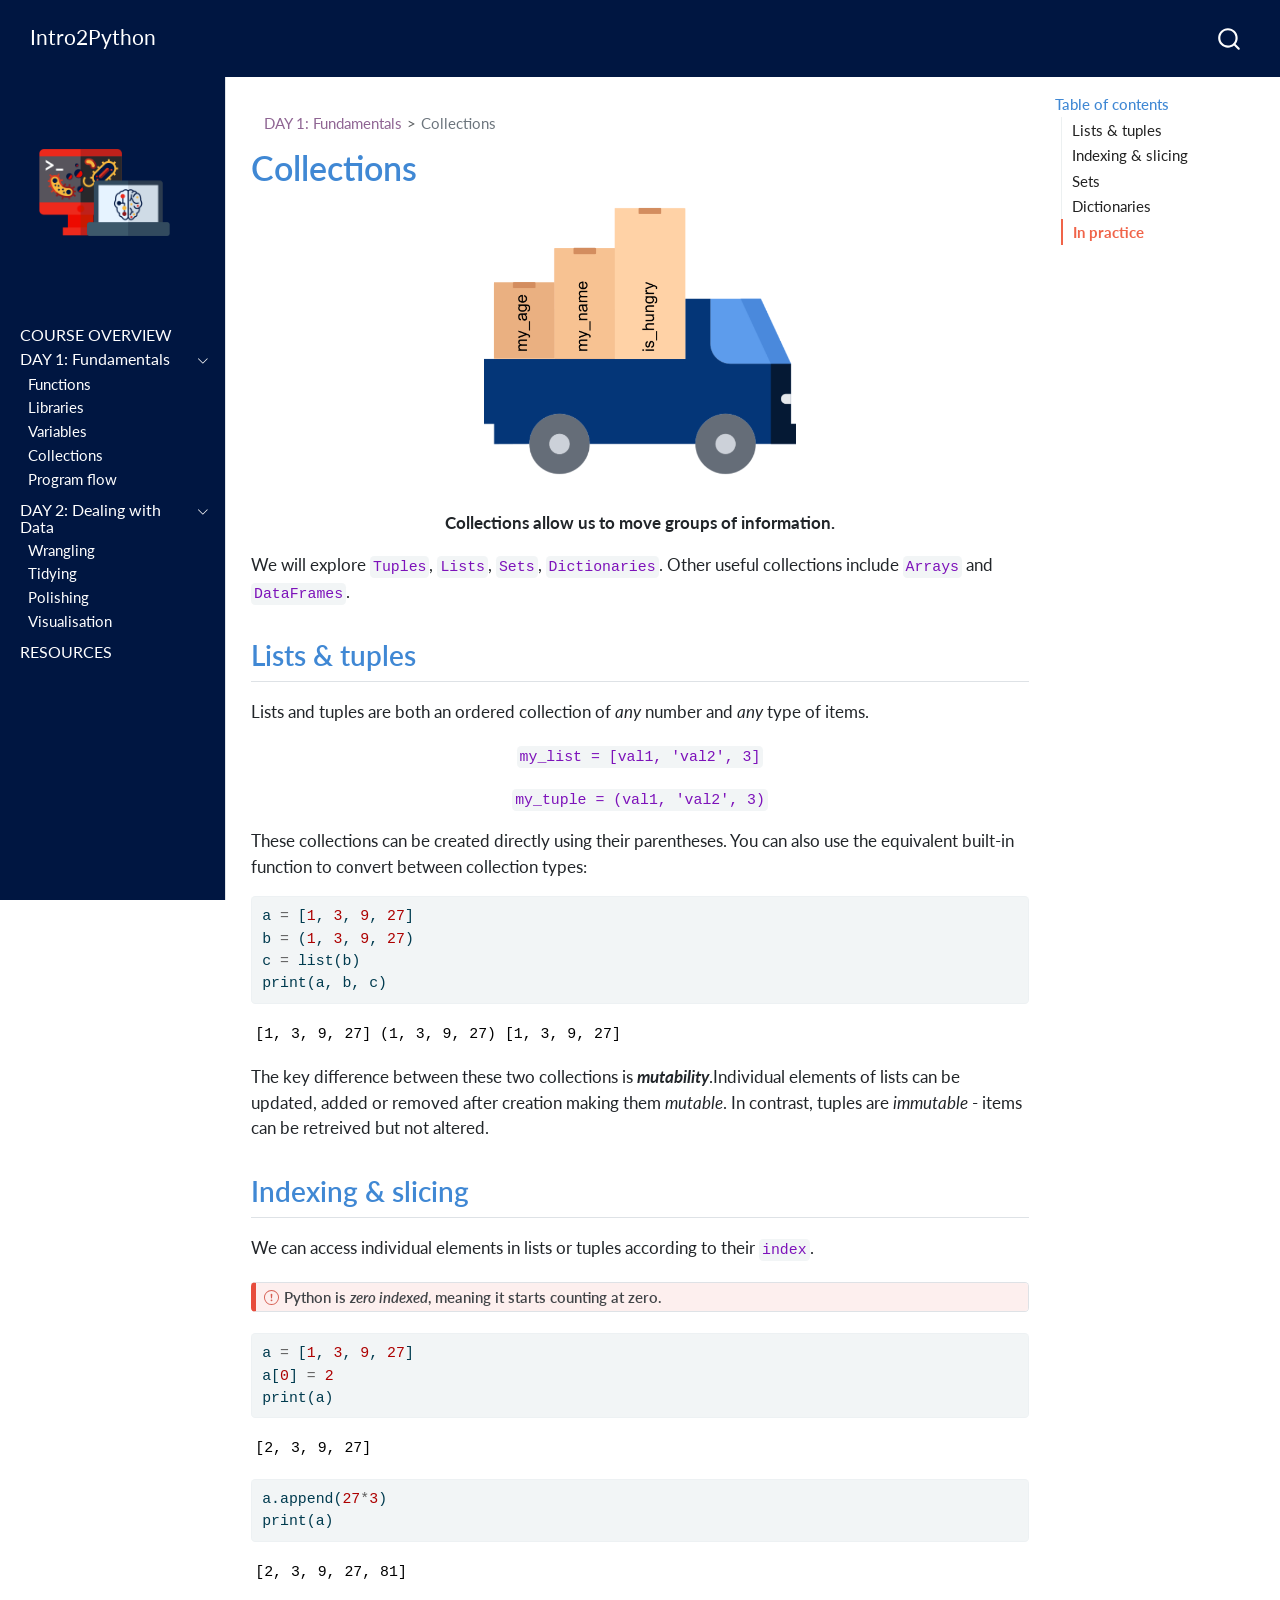
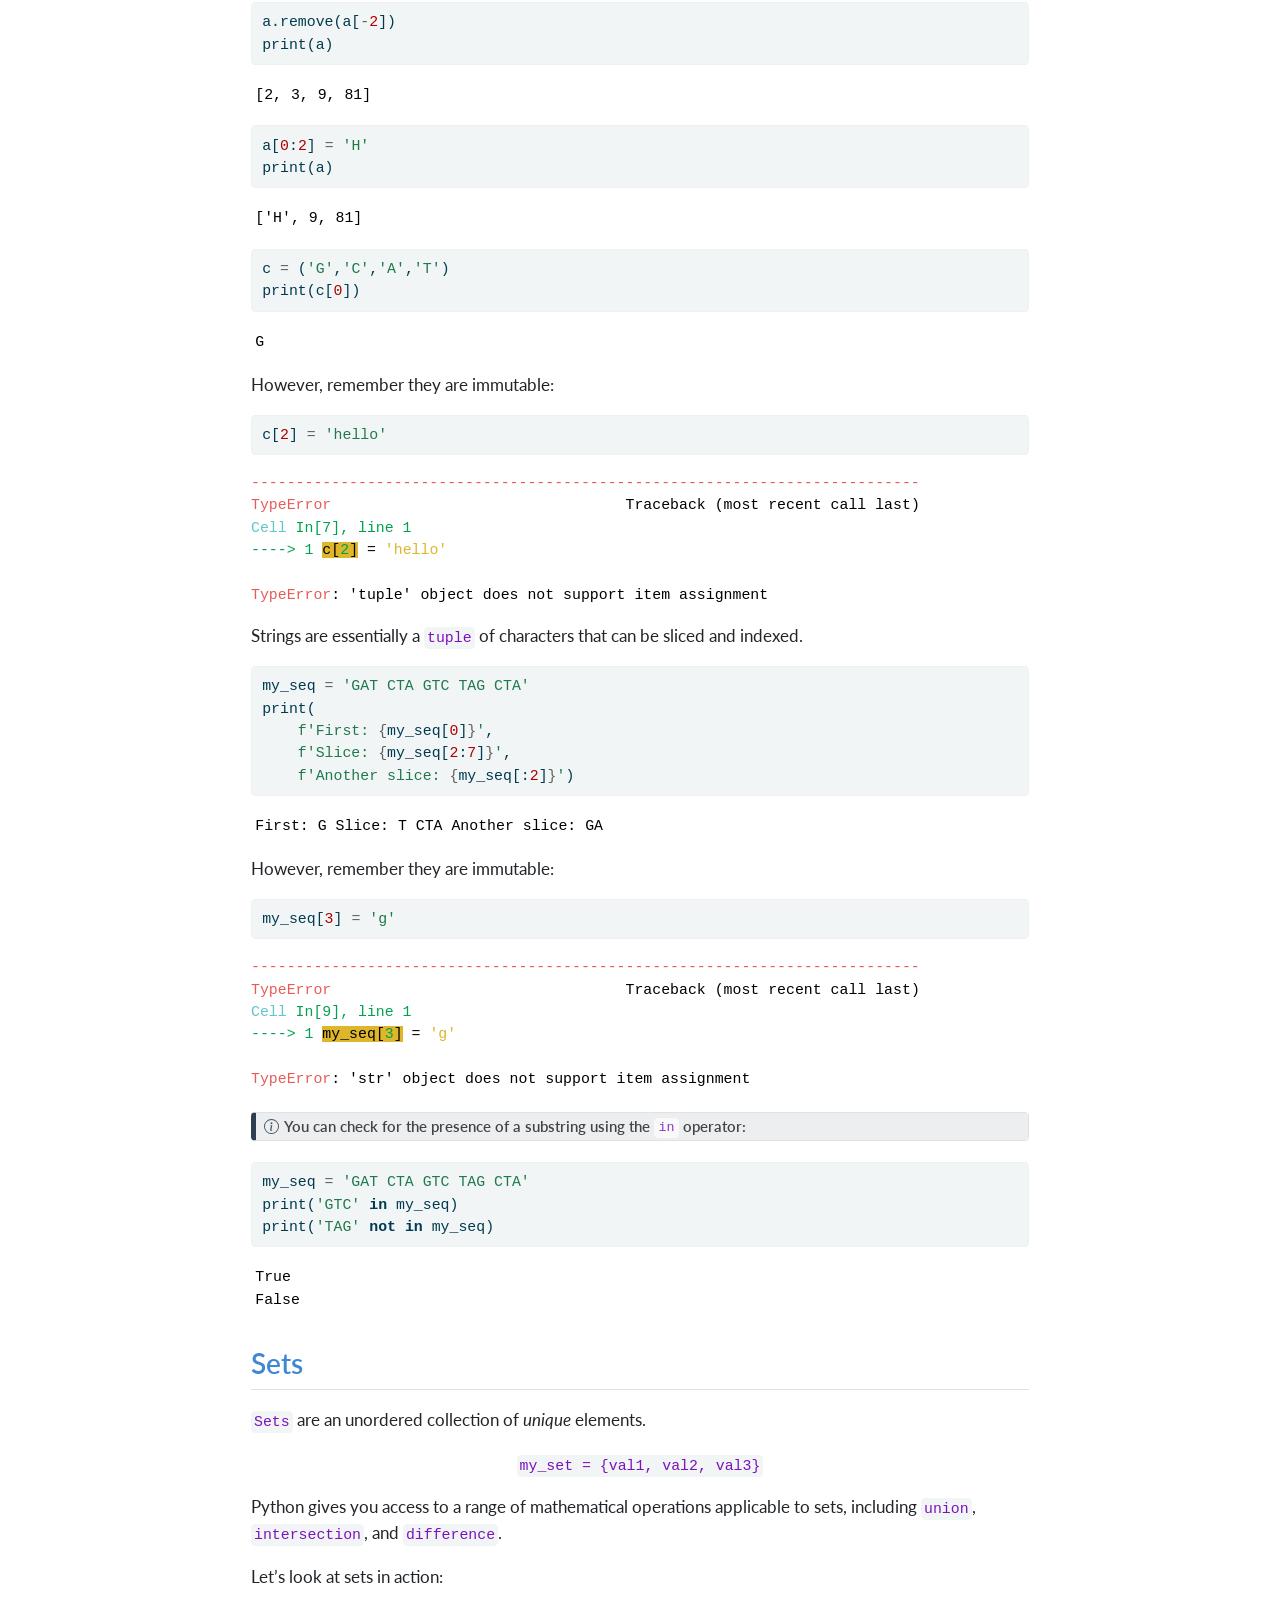
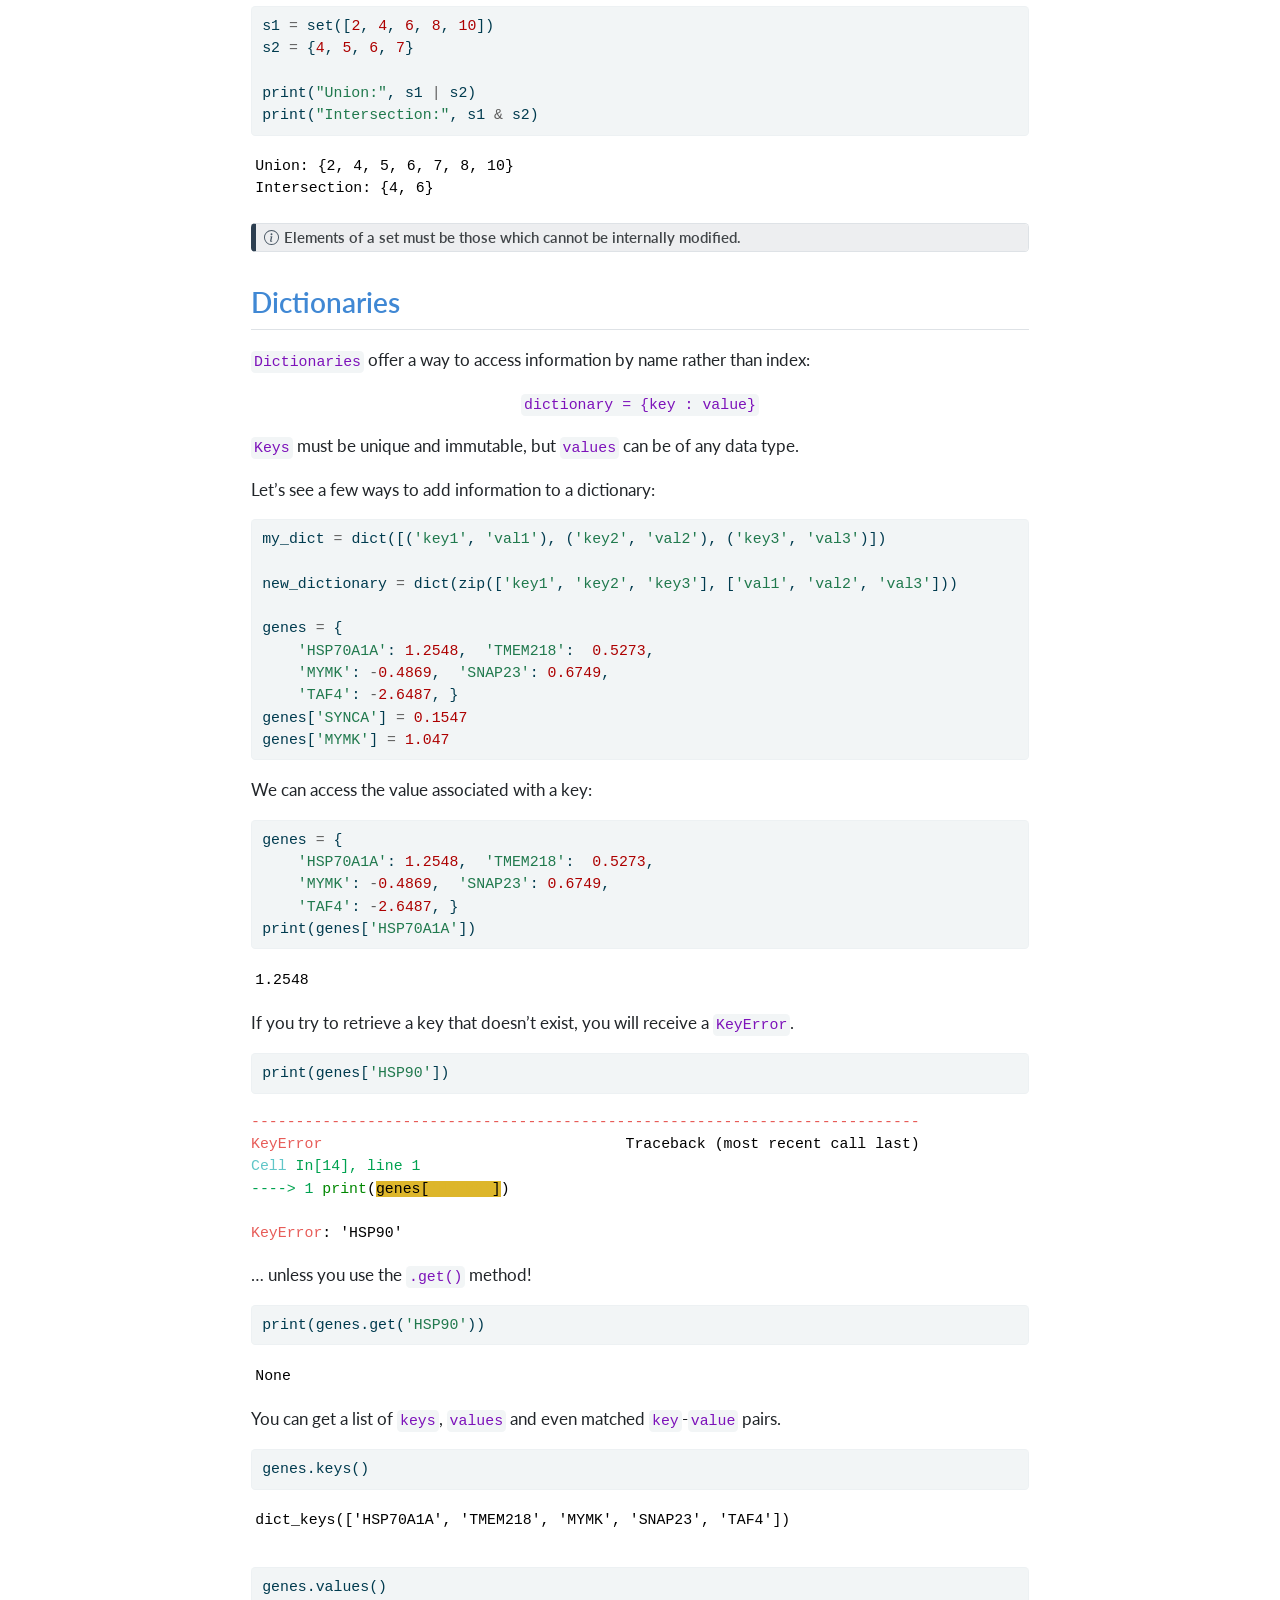
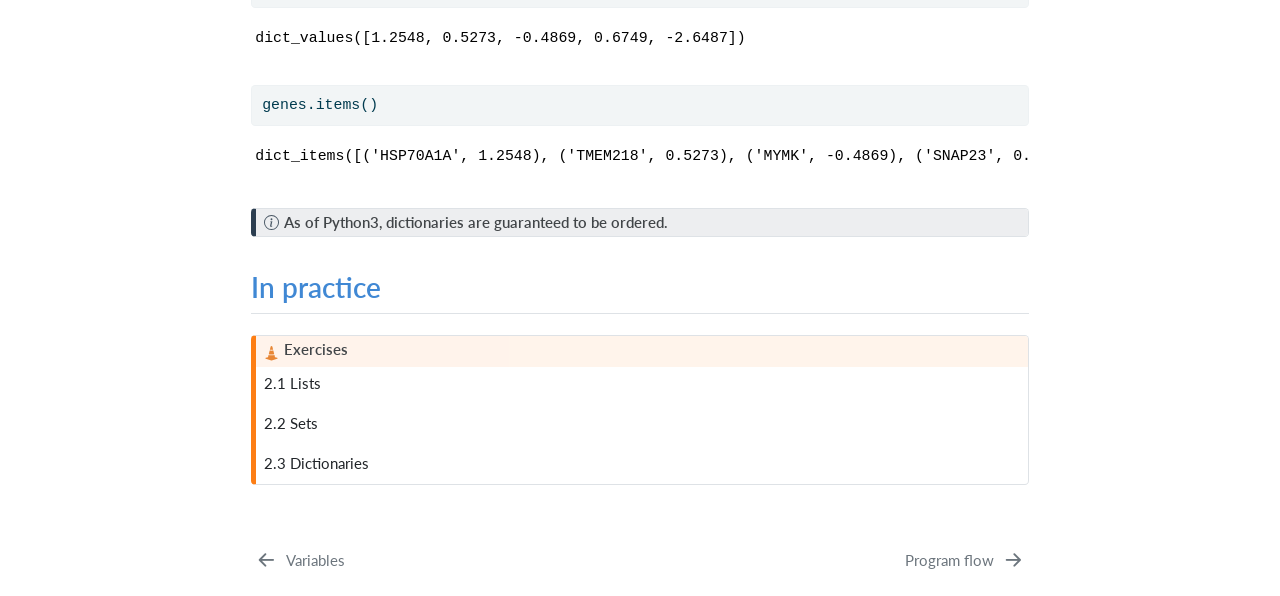
==== commit 1adf5422: "Built site for gh-pages" ====
--- a/pages/collections.html
+++ b/pages/collections.html
@@ -2,12 +2,12 @@
 <html xmlns="http://www.w3.org/1999/xhtml" lang="en" xml:lang="en"><head>
 
 <meta charset="utf-8">
-<meta name="generator" content="quarto-1.3.326">
+<meta name="generator" content="quarto-1.8.27">
 
 <meta name="viewport" content="width=device-width, initial-scale=1.0, user-scalable=yes">
 
 
-<title>Intro2Python - Collections</title>
+<title>Collections – Intro2Python</title>
 <style>
 code{white-space: pre-wrap;}
 span.smallcaps{font-variant: small-caps;}
@@ -21,6 +21,7 @@
   vertical-align: middle;
 }
 /* CSS for syntax highlighting */
+html { -webkit-text-size-adjust: 100%; }
 pre > code.sourceCode { white-space: pre; position: relative; }
 pre > code.sourceCode > span { display: inline-block; line-height: 1.25; }
 pre > code.sourceCode > span:empty { height: 1.2em; }
@@ -66,22 +67,30 @@
 <meta name="quarto:offset" content="../">
 <link href="../pages/program-flow-control.html" rel="next">
 <link href="../pages/variables-types.html" rel="prev">
-<script src="../site_libs/quarto-html/quarto.js"></script>
+<script src="../site_libs/quarto-html/quarto.js" type="module"></script>
+<script src="../site_libs/quarto-html/tabsets/tabsets.js" type="module"></script>
+<script src="../site_libs/quarto-html/axe/axe-check.js" type="module"></script>
 <script src="../site_libs/quarto-html/popper.min.js"></script>
 <script src="../site_libs/quarto-html/tippy.umd.min.js"></script>
 <script src="../site_libs/quarto-html/anchor.min.js"></script>
 <link href="../site_libs/quarto-html/tippy.css" rel="stylesheet">
-<link href="../site_libs/quarto-html/quarto-syntax-highlighting.css" rel="stylesheet" id="quarto-text-highlighting-styles">
+<link href="../site_libs/quarto-html/quarto-syntax-highlighting-ed96de9b727972fe78a7b5d16c58bf87.css" rel="stylesheet" id="quarto-text-highlighting-styles">
 <script src="../site_libs/bootstrap/bootstrap.min.js"></script>
 <link href="../site_libs/bootstrap/bootstrap-icons.css" rel="stylesheet">
-<link href="../site_libs/bootstrap/bootstrap.min.css" rel="stylesheet" id="quarto-bootstrap" data-mode="light">
+<link href="../site_libs/bootstrap/bootstrap-86a5ba24d0f45f9e9ab157fcdf83119b.min.css" rel="stylesheet" append-hash="true" id="quarto-bootstrap" data-mode="light">
 <script id="quarto-search-options" type="application/json">{
   "location": "navbar",
   "copy-button": false,
   "collapse-after": 3,
   "panel-placement": "end",
   "type": "overlay",
-  "limit": 20,
+  "limit": 50,
+  "keyboard-shortcut": [
+    "f",
+    "/",
+    "s"
+  ],
+  "show-item-context": false,
   "language": {
     "search-no-results-text": "No results",
     "search-matching-documents-text": "matching documents",
@@ -90,8 +99,10 @@
     "search-more-match-text": "more match in this document",
     "search-more-matches-text": "more matches in this document",
     "search-clear-button-title": "Clear",
+    "search-text-placeholder": "",
     "search-detached-cancel-button-title": "Cancel",
-    "search-submit-button-title": "Submit"
+    "search-submit-button-title": "Submit",
+    "search-label": "Search"
   }
 }</script>
 
@@ -99,30 +110,30 @@
 <link rel="stylesheet" href="../theme.css">
 </head>
 
-<body class="nav-sidebar docked nav-fixed">
+<body class="nav-sidebar docked nav-fixed quarto-light">
 
 <div id="quarto-search-results"></div>
   <header id="quarto-header" class="headroom fixed-top">
-    <nav class="navbar navbar-expand-lg navbar-dark ">
+    <nav class="navbar navbar-expand-lg " data-bs-theme="dark">
       <div class="navbar-container container-fluid">
-      <div class="navbar-brand-container">
+      <div class="navbar-brand-container mx-auto">
     <a class="navbar-brand" href="../index.html">
     <span class="navbar-title">Intro2Python</span>
     </a>
   </div>
-        <div class="quarto-navbar-tools ms-auto">
+        <div class="quarto-navbar-tools tools-end">
 </div>
           <div id="quarto-search" class="" title="Search"></div>
       </div> <!-- /container-fluid -->
     </nav>
   <nav class="quarto-secondary-nav">
     <div class="container-fluid d-flex">
-      <button type="button" class="quarto-btn-toggle btn" data-bs-toggle="collapse" data-bs-target="#quarto-sidebar,#quarto-sidebar-glass" aria-controls="quarto-sidebar" aria-expanded="false" aria-label="Toggle sidebar navigation" onclick="if (window.quartoToggleHeadroom) { window.quartoToggleHeadroom(); }">
+      <button type="button" class="quarto-btn-toggle btn" data-bs-toggle="collapse" role="button" data-bs-target=".quarto-sidebar-collapse-item" aria-controls="quarto-sidebar" aria-expanded="false" aria-label="Toggle sidebar navigation" onclick="if (window.quartoToggleHeadroom) { window.quartoToggleHeadroom(); }">
         <i class="bi bi-layout-text-sidebar-reverse"></i>
       </button>
-      <nav class="quarto-page-breadcrumbs" aria-label="breadcrumb"><ol class="breadcrumb"><li class="breadcrumb-item"><a href="../pages/functions.html">DAY 1: Fundamentals</a></li><li class="breadcrumb-item"><a href="../pages/collections.html">Collections</a></li></ol></nav>
-      <a class="flex-grow-1" role="button" data-bs-toggle="collapse" data-bs-target="#quarto-sidebar,#quarto-sidebar-glass" aria-controls="quarto-sidebar" aria-expanded="false" aria-label="Toggle sidebar navigation" onclick="if (window.quartoToggleHeadroom) { window.quartoToggleHeadroom(); }">      
-      </a>
+        <nav class="quarto-page-breadcrumbs" aria-label="breadcrumb"><ol class="breadcrumb"><li class="breadcrumb-item"><a href="../pages/functions.html">DAY 1: Fundamentals</a></li><li class="breadcrumb-item"><a href="../pages/collections.html">Collections</a></li></ol></nav>
+        <a class="flex-grow-1" role="navigation" data-bs-toggle="collapse" data-bs-target=".quarto-sidebar-collapse-item" aria-controls="quarto-sidebar" aria-expanded="false" aria-label="Toggle sidebar navigation" onclick="if (window.quartoToggleHeadroom) { window.quartoToggleHeadroom(); }">      
+        </a>
       <button type="button" class="btn quarto-search-button" aria-label="Search" onclick="window.quartoOpenSearch();">
         <i class="bi bi-search"></i>
       </button>
@@ -132,10 +143,11 @@
 <!-- content -->
 <div id="quarto-content" class="quarto-container page-columns page-rows-contents page-layout-article page-navbar">
 <!-- sidebar -->
-  <nav id="quarto-sidebar" class="sidebar collapse collapse-horizontal sidebar-navigation docked overflow-auto">
+  <nav id="quarto-sidebar" class="sidebar collapse collapse-horizontal quarto-sidebar-collapse-item sidebar-navigation docked overflow-auto">
     <div class="pt-lg-2 mt-2 text-left sidebar-header sidebar-header-stacked">
       <a href="../index.html" class="sidebar-logo-link">
-      <img src="../pages/images/logo_transparent.png" alt="" class="sidebar-logo py-0 d-lg-inline d-none">
+      <img src="../pages/images/logo_transparent.png" alt="" class="sidebar-logo light-content py-0 d-lg-inline d-none">
+      <img src="../pages/images/logo_transparent.png" alt="" class="sidebar-logo dark-content py-0 d-lg-inline d-none">
       </a>
       </div>
         <div class="mt-2 flex-shrink-0 align-items-center">
@@ -153,9 +165,9 @@
 </li>
         <li class="sidebar-item sidebar-item-section">
       <div class="sidebar-item-container"> 
-            <a class="sidebar-item-text sidebar-link text-start" data-bs-toggle="collapse" data-bs-target="#quarto-sidebar-section-1" aria-expanded="true">
+            <a class="sidebar-item-text sidebar-link text-start" data-bs-toggle="collapse" data-bs-target="#quarto-sidebar-section-1" role="navigation" aria-expanded="true">
  <span class="menu-text">DAY 1: Fundamentals</span></a>
-          <a class="sidebar-item-toggle text-start" data-bs-toggle="collapse" data-bs-target="#quarto-sidebar-section-1" aria-expanded="true" aria-label="Toggle section">
+          <a class="sidebar-item-toggle text-start" data-bs-toggle="collapse" data-bs-target="#quarto-sidebar-section-1" role="navigation" aria-expanded="true" aria-label="Toggle section">
             <i class="bi bi-chevron-right ms-2"></i>
           </a> 
       </div>
@@ -194,9 +206,9 @@
   </li>
         <li class="sidebar-item sidebar-item-section">
       <div class="sidebar-item-container"> 
-            <a class="sidebar-item-text sidebar-link text-start" data-bs-toggle="collapse" data-bs-target="#quarto-sidebar-section-2" aria-expanded="true">
+            <a class="sidebar-item-text sidebar-link text-start" data-bs-toggle="collapse" data-bs-target="#quarto-sidebar-section-2" role="navigation" aria-expanded="true">
  <span class="menu-text">DAY 2: Dealing with Data</span></a>
-          <a class="sidebar-item-toggle text-start" data-bs-toggle="collapse" data-bs-target="#quarto-sidebar-section-2" aria-expanded="true" aria-label="Toggle section">
+          <a class="sidebar-item-toggle text-start" data-bs-toggle="collapse" data-bs-target="#quarto-sidebar-section-2" role="navigation" aria-expanded="true" aria-label="Toggle section">
             <i class="bi bi-chevron-right ms-2"></i>
           </a> 
       </div>
@@ -236,7 +248,7 @@
     </ul>
     </div>
 </nav>
-<div id="quarto-sidebar-glass" data-bs-toggle="collapse" data-bs-target="#quarto-sidebar,#quarto-sidebar-glass"></div>
+<div id="quarto-sidebar-glass" class="quarto-sidebar-collapse-item" data-bs-toggle="collapse" data-bs-target=".quarto-sidebar-collapse-item"></div>
 <!-- margin-sidebar -->
     <div id="quarto-margin-sidebar" class="sidebar margin-sidebar">
         <nav id="TOC" role="doc-toc" class="toc-active">
@@ -254,7 +266,7 @@
 <!-- main -->
 <main class="content" id="quarto-document-content">
 
-<header id="title-block-header" class="quarto-title-block default">
+<header id="title-block-header" class="quarto-title-block default"><nav class="quarto-page-breadcrumbs quarto-title-breadcrumbs d-none d-lg-block" aria-label="breadcrumb"><ol class="breadcrumb"><li class="breadcrumb-item"><a href="../pages/functions.html">DAY 1: Fundamentals</a></li><li class="breadcrumb-item"><a href="../pages/collections.html">Collections</a></li></ol></nav>
 <div class="quarto-title">
 <h1 class="title">Collections</h1>
 </div>
@@ -269,11 +281,13 @@
   </div>
   
 
+
 </header>
+
 
 <div class="quarto-figure quarto-figure-center">
 <figure class="figure">
-<p><img src="images/collection-truck.png" class="img-fluid figure-img" style="width:40.0%"></p>
+<p><img src="images/collection-truck.png" class="img-fluid quarto-figure quarto-figure-center figure-img" style="width:40.0%"></p>
 </figure>
 </div>
 <p font-size="55pt" align="center">
@@ -290,11 +304,11 @@
 <code>my_tuple = (val1, 'val2', 3)</code>
 </p>
 <p>These collections can be created directly using their parentheses. You can also use the equivalent built-in function to convert between collection types:</p>
-<div class="cell" data-execution_count="1">
-<div class="sourceCode cell-code" id="cb1"><pre class="sourceCode python code-with-copy"><code class="sourceCode python"><span id="cb1-1"><a href="#cb1-1" aria-hidden="true" tabindex="-1"></a>a <span class="op">=</span> [<span class="dv">1</span>, <span class="dv">3</span>, <span class="dv">9</span>, <span class="dv">27</span>]</span>
+<div id="e991bd65" class="cell" data-execution_count="1">
+<div class="code-copy-outer-scaffold"><div class="sourceCode cell-code" id="cb1"><pre class="sourceCode python code-with-copy"><code class="sourceCode python"><span id="cb1-1"><a href="#cb1-1" aria-hidden="true" tabindex="-1"></a>a <span class="op">=</span> [<span class="dv">1</span>, <span class="dv">3</span>, <span class="dv">9</span>, <span class="dv">27</span>]</span>
 <span id="cb1-2"><a href="#cb1-2" aria-hidden="true" tabindex="-1"></a>b <span class="op">=</span> (<span class="dv">1</span>, <span class="dv">3</span>, <span class="dv">9</span>, <span class="dv">27</span>)</span>
 <span id="cb1-3"><a href="#cb1-3" aria-hidden="true" tabindex="-1"></a>c <span class="op">=</span> <span class="bu">list</span>(b)</span>
-<span id="cb1-4"><a href="#cb1-4" aria-hidden="true" tabindex="-1"></a><span class="bu">print</span>(a, b, c)</span></code><button title="Copy to Clipboard" class="code-copy-button"><i class="bi"></i></button></pre></div>
+<span id="cb1-4"><a href="#cb1-4" aria-hidden="true" tabindex="-1"></a><span class="bu">print</span>(a, b, c)</span></code></pre></div><button title="Copy to Clipboard" class="code-copy-button"><i class="bi"></i></button></div>
 <div class="cell-output cell-output-stdout">
 <pre><code>[1, 3, 9, 27] (1, 3, 9, 27) [1, 3, 9, 27]</code></pre>
 </div>
@@ -304,97 +318,111 @@
 <section id="indexing-slicing" class="level2">
 <h2 class="anchored" data-anchor-id="indexing-slicing">Indexing &amp; slicing</h2>
 <p>We can access individual elements in lists or tuples according to their <code>index</code>.</p>
-<div class="callout callout-style-default callout-important callout-titled">
+<div class="callout callout-style-default callout-important callout-empty-content callout-titled">
 <div class="callout-header d-flex align-content-center">
 <div class="callout-icon-container">
 <i class="callout-icon"></i>
 </div>
 <div class="callout-title-container flex-fill">
-Python is <em>zero indexed</em>, meaning it starts counting at zero.
+<span class="screen-reader-only">Important</span>Python is <em>zero indexed</em>, meaning it starts counting at zero.
 </div>
 </div>
 <div class="callout-body-container callout-body">
 
 </div>
 </div>
-<div class="cell" data-execution_count="2">
-<div class="sourceCode cell-code" id="cb3"><pre class="sourceCode python code-with-copy"><code class="sourceCode python"><span id="cb3-1"><a href="#cb3-1" aria-hidden="true" tabindex="-1"></a>a <span class="op">=</span> [<span class="dv">1</span>, <span class="dv">3</span>, <span class="dv">9</span>, <span class="dv">27</span>]</span>
+<div id="818a65d9" class="cell" data-execution_count="2">
+<div class="code-copy-outer-scaffold"><div class="sourceCode cell-code" id="cb3"><pre class="sourceCode python code-with-copy"><code class="sourceCode python"><span id="cb3-1"><a href="#cb3-1" aria-hidden="true" tabindex="-1"></a>a <span class="op">=</span> [<span class="dv">1</span>, <span class="dv">3</span>, <span class="dv">9</span>, <span class="dv">27</span>]</span>
 <span id="cb3-2"><a href="#cb3-2" aria-hidden="true" tabindex="-1"></a>a[<span class="dv">0</span>] <span class="op">=</span> <span class="dv">2</span></span>
-<span id="cb3-3"><a href="#cb3-3" aria-hidden="true" tabindex="-1"></a><span class="bu">print</span>(a)</span></code><button title="Copy to Clipboard" class="code-copy-button"><i class="bi"></i></button></pre></div>
+<span id="cb3-3"><a href="#cb3-3" aria-hidden="true" tabindex="-1"></a><span class="bu">print</span>(a)</span></code></pre></div><button title="Copy to Clipboard" class="code-copy-button"><i class="bi"></i></button></div>
 <div class="cell-output cell-output-stdout">
 <pre><code>[2, 3, 9, 27]</code></pre>
 </div>
 </div>
-<div class="cell" data-execution_count="3">
-<div class="sourceCode cell-code" id="cb5"><pre class="sourceCode python code-with-copy"><code class="sourceCode python"><span id="cb5-1"><a href="#cb5-1" aria-hidden="true" tabindex="-1"></a>a.append(<span class="dv">27</span><span class="op">*</span><span class="dv">3</span>)</span>
-<span id="cb5-2"><a href="#cb5-2" aria-hidden="true" tabindex="-1"></a><span class="bu">print</span>(a)</span></code><button title="Copy to Clipboard" class="code-copy-button"><i class="bi"></i></button></pre></div>
+<div id="20314f22" class="cell" data-execution_count="3">
+<div class="code-copy-outer-scaffold"><div class="sourceCode cell-code" id="cb5"><pre class="sourceCode python code-with-copy"><code class="sourceCode python"><span id="cb5-1"><a href="#cb5-1" aria-hidden="true" tabindex="-1"></a>a.append(<span class="dv">27</span><span class="op">*</span><span class="dv">3</span>)</span>
+<span id="cb5-2"><a href="#cb5-2" aria-hidden="true" tabindex="-1"></a><span class="bu">print</span>(a)</span></code></pre></div><button title="Copy to Clipboard" class="code-copy-button"><i class="bi"></i></button></div>
 <div class="cell-output cell-output-stdout">
 <pre><code>[2, 3, 9, 27, 81]</code></pre>
 </div>
 </div>
-<div class="cell" data-execution_count="4">
-<div class="sourceCode cell-code" id="cb7"><pre class="sourceCode python code-with-copy"><code class="sourceCode python"><span id="cb7-1"><a href="#cb7-1" aria-hidden="true" tabindex="-1"></a>a.remove(a[<span class="op">-</span><span class="dv">2</span>])</span>
-<span id="cb7-2"><a href="#cb7-2" aria-hidden="true" tabindex="-1"></a><span class="bu">print</span>(a)</span></code><button title="Copy to Clipboard" class="code-copy-button"><i class="bi"></i></button></pre></div>
+<div id="8094e37d" class="cell" data-execution_count="4">
+<div class="code-copy-outer-scaffold"><div class="sourceCode cell-code" id="cb7"><pre class="sourceCode python code-with-copy"><code class="sourceCode python"><span id="cb7-1"><a href="#cb7-1" aria-hidden="true" tabindex="-1"></a>a.remove(a[<span class="op">-</span><span class="dv">2</span>])</span>
+<span id="cb7-2"><a href="#cb7-2" aria-hidden="true" tabindex="-1"></a><span class="bu">print</span>(a)</span></code></pre></div><button title="Copy to Clipboard" class="code-copy-button"><i class="bi"></i></button></div>
 <div class="cell-output cell-output-stdout">
 <pre><code>[2, 3, 9, 81]</code></pre>
 </div>
 </div>
-<div class="cell" data-execution_count="5">
-<div class="sourceCode cell-code" id="cb9"><pre class="sourceCode python code-with-copy"><code class="sourceCode python"><span id="cb9-1"><a href="#cb9-1" aria-hidden="true" tabindex="-1"></a>a[<span class="dv">0</span>:<span class="dv">2</span>] <span class="op">=</span> <span class="st">'H'</span></span>
-<span id="cb9-2"><a href="#cb9-2" aria-hidden="true" tabindex="-1"></a><span class="bu">print</span>(a)</span></code><button title="Copy to Clipboard" class="code-copy-button"><i class="bi"></i></button></pre></div>
+<div id="29a5aad8" class="cell" data-execution_count="5">
+<div class="code-copy-outer-scaffold"><div class="sourceCode cell-code" id="cb9"><pre class="sourceCode python code-with-copy"><code class="sourceCode python"><span id="cb9-1"><a href="#cb9-1" aria-hidden="true" tabindex="-1"></a>a[<span class="dv">0</span>:<span class="dv">2</span>] <span class="op">=</span> <span class="st">'H'</span></span>
+<span id="cb9-2"><a href="#cb9-2" aria-hidden="true" tabindex="-1"></a><span class="bu">print</span>(a)</span></code></pre></div><button title="Copy to Clipboard" class="code-copy-button"><i class="bi"></i></button></div>
 <div class="cell-output cell-output-stdout">
 <pre><code>['H', 9, 81]</code></pre>
 </div>
 </div>
-<div class="cell" data-execution_count="6">
-<div class="sourceCode cell-code" id="cb11"><pre class="sourceCode python code-with-copy"><code class="sourceCode python"><span id="cb11-1"><a href="#cb11-1" aria-hidden="true" tabindex="-1"></a>c <span class="op">=</span> (<span class="st">'G'</span>,<span class="st">'C'</span>,<span class="st">'A'</span>,<span class="st">'T'</span>)</span>
-<span id="cb11-2"><a href="#cb11-2" aria-hidden="true" tabindex="-1"></a><span class="bu">print</span>(c[<span class="dv">0</span>])</span></code><button title="Copy to Clipboard" class="code-copy-button"><i class="bi"></i></button></pre></div>
+<div id="7f9170aa" class="cell" data-execution_count="6">
+<div class="code-copy-outer-scaffold"><div class="sourceCode cell-code" id="cb11"><pre class="sourceCode python code-with-copy"><code class="sourceCode python"><span id="cb11-1"><a href="#cb11-1" aria-hidden="true" tabindex="-1"></a>c <span class="op">=</span> (<span class="st">'G'</span>,<span class="st">'C'</span>,<span class="st">'A'</span>,<span class="st">'T'</span>)</span>
+<span id="cb11-2"><a href="#cb11-2" aria-hidden="true" tabindex="-1"></a><span class="bu">print</span>(c[<span class="dv">0</span>])</span></code></pre></div><button title="Copy to Clipboard" class="code-copy-button"><i class="bi"></i></button></div>
 <div class="cell-output cell-output-stdout">
 <pre><code>G</code></pre>
 </div>
 </div>
 <p>However, remember they are immutable:</p>
-<div class="cell" data-execution_count="7">
-<div class="sourceCode cell-code" id="cb13"><pre class="sourceCode python code-with-copy"><code class="sourceCode python"><span id="cb13-1"><a href="#cb13-1" aria-hidden="true" tabindex="-1"></a>c[<span class="dv">2</span>] <span class="op">=</span> <span class="st">'hello'</span></span></code><button title="Copy to Clipboard" class="code-copy-button"><i class="bi"></i></button></pre></div>
+<div id="88caaaa1" class="cell" data-execution_count="7">
+<div class="code-copy-outer-scaffold"><div class="sourceCode cell-code" id="cb13"><pre class="sourceCode python code-with-copy"><code class="sourceCode python"><span id="cb13-1"><a href="#cb13-1" aria-hidden="true" tabindex="-1"></a>c[<span class="dv">2</span>] <span class="op">=</span> <span class="st">'hello'</span></span></code></pre></div><button title="Copy to Clipboard" class="code-copy-button"><i class="bi"></i></button></div>
 <div class="cell-output cell-output-error">
-<pre><code>TypeError: 'tuple' object does not support item assignment</code></pre>
+<div class="ansi-escaped-output">
+<pre><span class="ansi-red-fg">---------------------------------------------------------------------------</span>
+<span class="ansi-red-fg">TypeError</span>                                 Traceback (most recent call last)
+<span class="ansi-cyan-fg">Cell</span><span class="ansi-cyan-fg"> </span><span class="ansi-green-fg">In[7]</span><span class="ansi-green-fg">, line 1</span>
+<span class="ansi-green-fg">----&gt; </span><span class="ansi-green-fg">1</span> <span class="ansi-yellow-bg">c</span><span class="ansi-yellow-bg">[</span><span class="ansi-green-fg ansi-yellow-bg">2</span><span class="ansi-yellow-bg">]</span> = <span class="ansi-yellow-fg">'</span><span class="ansi-yellow-fg">hello</span><span class="ansi-yellow-fg">'</span>
+
+<span class="ansi-red-fg">TypeError</span>: 'tuple' object does not support item assignment</pre>
+</div>
 </div>
 </div>
 <p>Strings are essentially a <code>tuple</code> of characters that can be sliced and indexed.</p>
-<div class="cell" data-execution_count="8">
-<div class="sourceCode cell-code" id="cb15"><pre class="sourceCode python code-with-copy"><code class="sourceCode python"><span id="cb15-1"><a href="#cb15-1" aria-hidden="true" tabindex="-1"></a>my_seq <span class="op">=</span> <span class="st">'GAT CTA GTC TAG CTA'</span></span>
-<span id="cb15-2"><a href="#cb15-2" aria-hidden="true" tabindex="-1"></a><span class="bu">print</span>(</span>
-<span id="cb15-3"><a href="#cb15-3" aria-hidden="true" tabindex="-1"></a>    <span class="ss">f'First: </span><span class="sc">{</span>my_seq[<span class="dv">0</span>]<span class="sc">}</span><span class="ss">'</span>, </span>
-<span id="cb15-4"><a href="#cb15-4" aria-hidden="true" tabindex="-1"></a>    <span class="ss">f'Slice: </span><span class="sc">{</span>my_seq[<span class="dv">2</span>:<span class="dv">7</span>]<span class="sc">}</span><span class="ss">'</span>, </span>
-<span id="cb15-5"><a href="#cb15-5" aria-hidden="true" tabindex="-1"></a>    <span class="ss">f'Another slice: </span><span class="sc">{</span>my_seq[:<span class="dv">2</span>]<span class="sc">}</span><span class="ss">'</span>)</span></code><button title="Copy to Clipboard" class="code-copy-button"><i class="bi"></i></button></pre></div>
+<div id="97de96b1" class="cell" data-execution_count="8">
+<div class="code-copy-outer-scaffold"><div class="sourceCode cell-code" id="cb14"><pre class="sourceCode python code-with-copy"><code class="sourceCode python"><span id="cb14-1"><a href="#cb14-1" aria-hidden="true" tabindex="-1"></a>my_seq <span class="op">=</span> <span class="st">'GAT CTA GTC TAG CTA'</span></span>
+<span id="cb14-2"><a href="#cb14-2" aria-hidden="true" tabindex="-1"></a><span class="bu">print</span>(</span>
+<span id="cb14-3"><a href="#cb14-3" aria-hidden="true" tabindex="-1"></a>    <span class="ss">f'First: </span><span class="sc">{</span>my_seq[<span class="dv">0</span>]<span class="sc">}</span><span class="ss">'</span>, </span>
+<span id="cb14-4"><a href="#cb14-4" aria-hidden="true" tabindex="-1"></a>    <span class="ss">f'Slice: </span><span class="sc">{</span>my_seq[<span class="dv">2</span>:<span class="dv">7</span>]<span class="sc">}</span><span class="ss">'</span>, </span>
+<span id="cb14-5"><a href="#cb14-5" aria-hidden="true" tabindex="-1"></a>    <span class="ss">f'Another slice: </span><span class="sc">{</span>my_seq[:<span class="dv">2</span>]<span class="sc">}</span><span class="ss">'</span>)</span></code></pre></div><button title="Copy to Clipboard" class="code-copy-button"><i class="bi"></i></button></div>
 <div class="cell-output cell-output-stdout">
 <pre><code>First: G Slice: T CTA Another slice: GA</code></pre>
 </div>
 </div>
 <p>However, remember they are immutable:</p>
-<div class="cell" data-execution_count="9">
-<div class="sourceCode cell-code" id="cb17"><pre class="sourceCode python code-with-copy"><code class="sourceCode python"><span id="cb17-1"><a href="#cb17-1" aria-hidden="true" tabindex="-1"></a>my_seq[<span class="dv">3</span>] <span class="op">=</span> <span class="st">'g'</span></span></code><button title="Copy to Clipboard" class="code-copy-button"><i class="bi"></i></button></pre></div>
+<div id="7d5fbe7b" class="cell" data-execution_count="9">
+<div class="code-copy-outer-scaffold"><div class="sourceCode cell-code" id="cb16"><pre class="sourceCode python code-with-copy"><code class="sourceCode python"><span id="cb16-1"><a href="#cb16-1" aria-hidden="true" tabindex="-1"></a>my_seq[<span class="dv">3</span>] <span class="op">=</span> <span class="st">'g'</span></span></code></pre></div><button title="Copy to Clipboard" class="code-copy-button"><i class="bi"></i></button></div>
 <div class="cell-output cell-output-error">
-<pre><code>TypeError: 'str' object does not support item assignment</code></pre>
-</div>
-</div>
-<div class="callout callout-style-default callout-note callout-titled">
+<div class="ansi-escaped-output">
+<pre><span class="ansi-red-fg">---------------------------------------------------------------------------</span>
+<span class="ansi-red-fg">TypeError</span>                                 Traceback (most recent call last)
+<span class="ansi-cyan-fg">Cell</span><span class="ansi-cyan-fg"> </span><span class="ansi-green-fg">In[9]</span><span class="ansi-green-fg">, line 1</span>
+<span class="ansi-green-fg">----&gt; </span><span class="ansi-green-fg">1</span> <span class="ansi-yellow-bg">my_seq</span><span class="ansi-yellow-bg">[</span><span class="ansi-green-fg ansi-yellow-bg">3</span><span class="ansi-yellow-bg">]</span> = <span class="ansi-yellow-fg">'</span><span class="ansi-yellow-fg">g</span><span class="ansi-yellow-fg">'</span>
+
+<span class="ansi-red-fg">TypeError</span>: 'str' object does not support item assignment</pre>
+</div>
+</div>
+</div>
+<div class="callout callout-style-default callout-note callout-empty-content callout-titled">
 <div class="callout-header d-flex align-content-center">
 <div class="callout-icon-container">
 <i class="callout-icon"></i>
 </div>
 <div class="callout-title-container flex-fill">
-You can check for the presence of a substring using the <code>in</code> operator:
+<span class="screen-reader-only">Note</span>You can check for the presence of a substring using the <code>in</code> operator:
 </div>
 </div>
 <div class="callout-body-container callout-body">
 
 </div>
 </div>
-<div class="cell" data-execution_count="10">
-<div class="sourceCode cell-code" id="cb19"><pre class="sourceCode python code-with-copy"><code class="sourceCode python"><span id="cb19-1"><a href="#cb19-1" aria-hidden="true" tabindex="-1"></a>my_seq <span class="op">=</span> <span class="st">'GAT CTA GTC TAG CTA'</span></span>
-<span id="cb19-2"><a href="#cb19-2" aria-hidden="true" tabindex="-1"></a><span class="bu">print</span>(<span class="st">'GTC'</span> <span class="kw">in</span> my_seq)</span>
-<span id="cb19-3"><a href="#cb19-3" aria-hidden="true" tabindex="-1"></a><span class="bu">print</span>(<span class="st">'TAG'</span> <span class="kw">not</span> <span class="kw">in</span> my_seq)</span></code><button title="Copy to Clipboard" class="code-copy-button"><i class="bi"></i></button></pre></div>
+<div id="f1dbe4d4" class="cell" data-execution_count="10">
+<div class="code-copy-outer-scaffold"><div class="sourceCode cell-code" id="cb17"><pre class="sourceCode python code-with-copy"><code class="sourceCode python"><span id="cb17-1"><a href="#cb17-1" aria-hidden="true" tabindex="-1"></a>my_seq <span class="op">=</span> <span class="st">'GAT CTA GTC TAG CTA'</span></span>
+<span id="cb17-2"><a href="#cb17-2" aria-hidden="true" tabindex="-1"></a><span class="bu">print</span>(<span class="st">'GTC'</span> <span class="kw">in</span> my_seq)</span>
+<span id="cb17-3"><a href="#cb17-3" aria-hidden="true" tabindex="-1"></a><span class="bu">print</span>(<span class="st">'TAG'</span> <span class="kw">not</span> <span class="kw">in</span> my_seq)</span></code></pre></div><button title="Copy to Clipboard" class="code-copy-button"><i class="bi"></i></button></div>
 <div class="cell-output cell-output-stdout">
 <pre><code>True
 False</code></pre>
@@ -409,24 +437,24 @@
 </p>
 <p>Python gives you access to a range of mathematical operations applicable to sets, including <code>union</code>, <code>intersection</code>, and <code>difference</code>.</p>
 <p>Let’s look at sets in action:</p>
-<div class="cell" data-execution_count="11">
-<div class="sourceCode cell-code" id="cb21"><pre class="sourceCode python code-with-copy"><code class="sourceCode python"><span id="cb21-1"><a href="#cb21-1" aria-hidden="true" tabindex="-1"></a>s1 <span class="op">=</span> <span class="bu">set</span>([<span class="dv">2</span>, <span class="dv">4</span>, <span class="dv">6</span>, <span class="dv">8</span>, <span class="dv">10</span>])</span>
-<span id="cb21-2"><a href="#cb21-2" aria-hidden="true" tabindex="-1"></a>s2 <span class="op">=</span> {<span class="dv">4</span>, <span class="dv">5</span>, <span class="dv">6</span>, <span class="dv">7</span>}</span>
-<span id="cb21-3"><a href="#cb21-3" aria-hidden="true" tabindex="-1"></a></span>
-<span id="cb21-4"><a href="#cb21-4" aria-hidden="true" tabindex="-1"></a><span class="bu">print</span>(<span class="st">"Union:"</span>, s1 <span class="op">|</span> s2)</span>
-<span id="cb21-5"><a href="#cb21-5" aria-hidden="true" tabindex="-1"></a><span class="bu">print</span>(<span class="st">"Intersection:"</span>, s1 <span class="op">&amp;</span> s2)</span></code><button title="Copy to Clipboard" class="code-copy-button"><i class="bi"></i></button></pre></div>
+<div id="645c9f3f" class="cell" data-execution_count="11">
+<div class="code-copy-outer-scaffold"><div class="sourceCode cell-code" id="cb19"><pre class="sourceCode python code-with-copy"><code class="sourceCode python"><span id="cb19-1"><a href="#cb19-1" aria-hidden="true" tabindex="-1"></a>s1 <span class="op">=</span> <span class="bu">set</span>([<span class="dv">2</span>, <span class="dv">4</span>, <span class="dv">6</span>, <span class="dv">8</span>, <span class="dv">10</span>])</span>
+<span id="cb19-2"><a href="#cb19-2" aria-hidden="true" tabindex="-1"></a>s2 <span class="op">=</span> {<span class="dv">4</span>, <span class="dv">5</span>, <span class="dv">6</span>, <span class="dv">7</span>}</span>
+<span id="cb19-3"><a href="#cb19-3" aria-hidden="true" tabindex="-1"></a></span>
+<span id="cb19-4"><a href="#cb19-4" aria-hidden="true" tabindex="-1"></a><span class="bu">print</span>(<span class="st">"Union:"</span>, s1 <span class="op">|</span> s2)</span>
+<span id="cb19-5"><a href="#cb19-5" aria-hidden="true" tabindex="-1"></a><span class="bu">print</span>(<span class="st">"Intersection:"</span>, s1 <span class="op">&amp;</span> s2)</span></code></pre></div><button title="Copy to Clipboard" class="code-copy-button"><i class="bi"></i></button></div>
 <div class="cell-output cell-output-stdout">
 <pre><code>Union: {2, 4, 5, 6, 7, 8, 10}
 Intersection: {4, 6}</code></pre>
 </div>
 </div>
-<div class="callout callout-style-default callout-note callout-titled">
+<div class="callout callout-style-default callout-note callout-empty-content callout-titled">
 <div class="callout-header d-flex align-content-center">
 <div class="callout-icon-container">
 <i class="callout-icon"></i>
 </div>
 <div class="callout-title-container flex-fill">
-Elements of a set must be those which cannot be internally modified.
+<span class="screen-reader-only">Note</span>Elements of a set must be those which cannot be internally modified.
 </div>
 </div>
 <div class="callout-body-container callout-body">
@@ -442,69 +470,76 @@
 </p>
 <p><code>Keys</code> must be unique and immutable, but <code>values</code> can be of any data type.</p>
 <p>Let’s see a few ways to add information to a dictionary:</p>
-<div class="cell" data-execution_count="12">
-<div class="sourceCode cell-code" id="cb23"><pre class="sourceCode python code-with-copy"><code class="sourceCode python"><span id="cb23-1"><a href="#cb23-1" aria-hidden="true" tabindex="-1"></a>my_dict <span class="op">=</span> <span class="bu">dict</span>([(<span class="st">'key1'</span>, <span class="st">'val1'</span>), (<span class="st">'key2'</span>, <span class="st">'val2'</span>), (<span class="st">'key3'</span>, <span class="st">'val3'</span>)])</span>
-<span id="cb23-2"><a href="#cb23-2" aria-hidden="true" tabindex="-1"></a></span>
-<span id="cb23-3"><a href="#cb23-3" aria-hidden="true" tabindex="-1"></a>new_dictionary <span class="op">=</span> <span class="bu">dict</span>(<span class="bu">zip</span>([<span class="st">'key1'</span>, <span class="st">'key2'</span>, <span class="st">'key3'</span>], [<span class="st">'val1'</span>, <span class="st">'val2'</span>, <span class="st">'val3'</span>]))</span>
-<span id="cb23-4"><a href="#cb23-4" aria-hidden="true" tabindex="-1"></a></span>
-<span id="cb23-5"><a href="#cb23-5" aria-hidden="true" tabindex="-1"></a>genes <span class="op">=</span> {</span>
-<span id="cb23-6"><a href="#cb23-6" aria-hidden="true" tabindex="-1"></a>    <span class="st">'HSP70A1A'</span>: <span class="fl">1.2548</span>,  <span class="st">'TMEM218'</span>:  <span class="fl">0.5273</span>,  </span>
-<span id="cb23-7"><a href="#cb23-7" aria-hidden="true" tabindex="-1"></a>    <span class="st">'MYMK'</span>: <span class="op">-</span><span class="fl">0.4869</span>,  <span class="st">'SNAP23'</span>: <span class="fl">0.6749</span>,  </span>
-<span id="cb23-8"><a href="#cb23-8" aria-hidden="true" tabindex="-1"></a>    <span class="st">'TAF4'</span>: <span class="op">-</span><span class="fl">2.6487</span>, }</span>
-<span id="cb23-9"><a href="#cb23-9" aria-hidden="true" tabindex="-1"></a>genes[<span class="st">'SYNCA'</span>] <span class="op">=</span> <span class="fl">0.1547</span></span>
-<span id="cb23-10"><a href="#cb23-10" aria-hidden="true" tabindex="-1"></a>genes[<span class="st">'MYMK'</span>] <span class="op">=</span> <span class="fl">1.047</span></span></code><button title="Copy to Clipboard" class="code-copy-button"><i class="bi"></i></button></pre></div>
+<div id="9e55e695" class="cell" data-execution_count="12">
+<div class="code-copy-outer-scaffold"><div class="sourceCode cell-code" id="cb21"><pre class="sourceCode python code-with-copy"><code class="sourceCode python"><span id="cb21-1"><a href="#cb21-1" aria-hidden="true" tabindex="-1"></a>my_dict <span class="op">=</span> <span class="bu">dict</span>([(<span class="st">'key1'</span>, <span class="st">'val1'</span>), (<span class="st">'key2'</span>, <span class="st">'val2'</span>), (<span class="st">'key3'</span>, <span class="st">'val3'</span>)])</span>
+<span id="cb21-2"><a href="#cb21-2" aria-hidden="true" tabindex="-1"></a></span>
+<span id="cb21-3"><a href="#cb21-3" aria-hidden="true" tabindex="-1"></a>new_dictionary <span class="op">=</span> <span class="bu">dict</span>(<span class="bu">zip</span>([<span class="st">'key1'</span>, <span class="st">'key2'</span>, <span class="st">'key3'</span>], [<span class="st">'val1'</span>, <span class="st">'val2'</span>, <span class="st">'val3'</span>]))</span>
+<span id="cb21-4"><a href="#cb21-4" aria-hidden="true" tabindex="-1"></a></span>
+<span id="cb21-5"><a href="#cb21-5" aria-hidden="true" tabindex="-1"></a>genes <span class="op">=</span> {</span>
+<span id="cb21-6"><a href="#cb21-6" aria-hidden="true" tabindex="-1"></a>    <span class="st">'HSP70A1A'</span>: <span class="fl">1.2548</span>,  <span class="st">'TMEM218'</span>:  <span class="fl">0.5273</span>,  </span>
+<span id="cb21-7"><a href="#cb21-7" aria-hidden="true" tabindex="-1"></a>    <span class="st">'MYMK'</span>: <span class="op">-</span><span class="fl">0.4869</span>,  <span class="st">'SNAP23'</span>: <span class="fl">0.6749</span>,  </span>
+<span id="cb21-8"><a href="#cb21-8" aria-hidden="true" tabindex="-1"></a>    <span class="st">'TAF4'</span>: <span class="op">-</span><span class="fl">2.6487</span>, }</span>
+<span id="cb21-9"><a href="#cb21-9" aria-hidden="true" tabindex="-1"></a>genes[<span class="st">'SYNCA'</span>] <span class="op">=</span> <span class="fl">0.1547</span></span>
+<span id="cb21-10"><a href="#cb21-10" aria-hidden="true" tabindex="-1"></a>genes[<span class="st">'MYMK'</span>] <span class="op">=</span> <span class="fl">1.047</span></span></code></pre></div><button title="Copy to Clipboard" class="code-copy-button"><i class="bi"></i></button></div>
 </div>
 <p>We can access the value associated with a key:</p>
-<div class="cell" data-execution_count="13">
-<div class="sourceCode cell-code" id="cb24"><pre class="sourceCode python code-with-copy"><code class="sourceCode python"><span id="cb24-1"><a href="#cb24-1" aria-hidden="true" tabindex="-1"></a>genes <span class="op">=</span> {</span>
-<span id="cb24-2"><a href="#cb24-2" aria-hidden="true" tabindex="-1"></a>    <span class="st">'HSP70A1A'</span>: <span class="fl">1.2548</span>,  <span class="st">'TMEM218'</span>:  <span class="fl">0.5273</span>, </span>
-<span id="cb24-3"><a href="#cb24-3" aria-hidden="true" tabindex="-1"></a>    <span class="st">'MYMK'</span>: <span class="op">-</span><span class="fl">0.4869</span>,  <span class="st">'SNAP23'</span>: <span class="fl">0.6749</span>, </span>
-<span id="cb24-4"><a href="#cb24-4" aria-hidden="true" tabindex="-1"></a>    <span class="st">'TAF4'</span>: <span class="op">-</span><span class="fl">2.6487</span>, }</span>
-<span id="cb24-5"><a href="#cb24-5" aria-hidden="true" tabindex="-1"></a><span class="bu">print</span>(genes[<span class="st">'HSP70A1A'</span>])</span></code><button title="Copy to Clipboard" class="code-copy-button"><i class="bi"></i></button></pre></div>
+<div id="4315e025" class="cell" data-execution_count="13">
+<div class="code-copy-outer-scaffold"><div class="sourceCode cell-code" id="cb22"><pre class="sourceCode python code-with-copy"><code class="sourceCode python"><span id="cb22-1"><a href="#cb22-1" aria-hidden="true" tabindex="-1"></a>genes <span class="op">=</span> {</span>
+<span id="cb22-2"><a href="#cb22-2" aria-hidden="true" tabindex="-1"></a>    <span class="st">'HSP70A1A'</span>: <span class="fl">1.2548</span>,  <span class="st">'TMEM218'</span>:  <span class="fl">0.5273</span>, </span>
+<span id="cb22-3"><a href="#cb22-3" aria-hidden="true" tabindex="-1"></a>    <span class="st">'MYMK'</span>: <span class="op">-</span><span class="fl">0.4869</span>,  <span class="st">'SNAP23'</span>: <span class="fl">0.6749</span>, </span>
+<span id="cb22-4"><a href="#cb22-4" aria-hidden="true" tabindex="-1"></a>    <span class="st">'TAF4'</span>: <span class="op">-</span><span class="fl">2.6487</span>, }</span>
+<span id="cb22-5"><a href="#cb22-5" aria-hidden="true" tabindex="-1"></a><span class="bu">print</span>(genes[<span class="st">'HSP70A1A'</span>])</span></code></pre></div><button title="Copy to Clipboard" class="code-copy-button"><i class="bi"></i></button></div>
 <div class="cell-output cell-output-stdout">
 <pre><code>1.2548</code></pre>
 </div>
 </div>
 <p>If you try to retrieve a key that doesn’t exist, you will receive a <code>KeyError</code>.</p>
-<div class="cell" data-execution_count="14">
-<div class="sourceCode cell-code" id="cb26"><pre class="sourceCode python code-with-copy"><code class="sourceCode python"><span id="cb26-1"><a href="#cb26-1" aria-hidden="true" tabindex="-1"></a><span class="bu">print</span>(genes[<span class="st">'HSP90'</span>])</span></code><button title="Copy to Clipboard" class="code-copy-button"><i class="bi"></i></button></pre></div>
+<div id="05dd41d9" class="cell" data-execution_count="14">
+<div class="code-copy-outer-scaffold"><div class="sourceCode cell-code" id="cb24"><pre class="sourceCode python code-with-copy"><code class="sourceCode python"><span id="cb24-1"><a href="#cb24-1" aria-hidden="true" tabindex="-1"></a><span class="bu">print</span>(genes[<span class="st">'HSP90'</span>])</span></code></pre></div><button title="Copy to Clipboard" class="code-copy-button"><i class="bi"></i></button></div>
 <div class="cell-output cell-output-error">
-<pre><code>KeyError: 'HSP90'</code></pre>
+<div class="ansi-escaped-output">
+<pre><span class="ansi-red-fg">---------------------------------------------------------------------------</span>
+<span class="ansi-red-fg">KeyError</span>                                  Traceback (most recent call last)
+<span class="ansi-cyan-fg">Cell</span><span class="ansi-cyan-fg"> </span><span class="ansi-green-fg">In[14]</span><span class="ansi-green-fg">, line 1</span>
+<span class="ansi-green-fg">----&gt; </span><span class="ansi-green-fg">1</span> <span style="color:rgb(0,135,0)">print</span>(<span class="ansi-yellow-bg">genes</span><span class="ansi-yellow-bg">[</span><span class="ansi-yellow-fg ansi-yellow-bg">'</span><span class="ansi-yellow-fg ansi-yellow-bg">HSP90</span><span class="ansi-yellow-fg ansi-yellow-bg">'</span><span class="ansi-yellow-bg">]</span>)
+
+<span class="ansi-red-fg">KeyError</span>: 'HSP90'</pre>
+</div>
 </div>
 </div>
 <p>… unless you use the <code>.get()</code> method!</p>
-<div class="cell" data-execution_count="15">
-<div class="sourceCode cell-code" id="cb28"><pre class="sourceCode python code-with-copy"><code class="sourceCode python"><span id="cb28-1"><a href="#cb28-1" aria-hidden="true" tabindex="-1"></a><span class="bu">print</span>(genes.get(<span class="st">'HSP90'</span>))</span></code><button title="Copy to Clipboard" class="code-copy-button"><i class="bi"></i></button></pre></div>
+<div id="549bbff9" class="cell" data-execution_count="15">
+<div class="code-copy-outer-scaffold"><div class="sourceCode cell-code" id="cb25"><pre class="sourceCode python code-with-copy"><code class="sourceCode python"><span id="cb25-1"><a href="#cb25-1" aria-hidden="true" tabindex="-1"></a><span class="bu">print</span>(genes.get(<span class="st">'HSP90'</span>))</span></code></pre></div><button title="Copy to Clipboard" class="code-copy-button"><i class="bi"></i></button></div>
 <div class="cell-output cell-output-stdout">
 <pre><code>None</code></pre>
 </div>
 </div>
 <p>You can get a list of <code>keys</code>, <code>values</code> and even matched <code>key</code>-<code>value</code> pairs.</p>
-<div class="cell" data-execution_count="16">
-<div class="sourceCode cell-code" id="cb30"><pre class="sourceCode python code-with-copy"><code class="sourceCode python"><span id="cb30-1"><a href="#cb30-1" aria-hidden="true" tabindex="-1"></a>genes.keys()</span></code><button title="Copy to Clipboard" class="code-copy-button"><i class="bi"></i></button></pre></div>
+<div id="a9824a68" class="cell" data-execution_count="16">
+<div class="code-copy-outer-scaffold"><div class="sourceCode cell-code" id="cb27"><pre class="sourceCode python code-with-copy"><code class="sourceCode python"><span id="cb27-1"><a href="#cb27-1" aria-hidden="true" tabindex="-1"></a>genes.keys()</span></code></pre></div><button title="Copy to Clipboard" class="code-copy-button"><i class="bi"></i></button></div>
 <div class="cell-output cell-output-display" data-execution_count="16">
 <pre><code>dict_keys(['HSP70A1A', 'TMEM218', 'MYMK', 'SNAP23', 'TAF4'])</code></pre>
 </div>
 </div>
-<div class="cell" data-execution_count="17">
-<div class="sourceCode cell-code" id="cb32"><pre class="sourceCode python code-with-copy"><code class="sourceCode python"><span id="cb32-1"><a href="#cb32-1" aria-hidden="true" tabindex="-1"></a>genes.values()</span></code><button title="Copy to Clipboard" class="code-copy-button"><i class="bi"></i></button></pre></div>
+<div id="771b5900" class="cell" data-execution_count="17">
+<div class="code-copy-outer-scaffold"><div class="sourceCode cell-code" id="cb29"><pre class="sourceCode python code-with-copy"><code class="sourceCode python"><span id="cb29-1"><a href="#cb29-1" aria-hidden="true" tabindex="-1"></a>genes.values()</span></code></pre></div><button title="Copy to Clipboard" class="code-copy-button"><i class="bi"></i></button></div>
 <div class="cell-output cell-output-display" data-execution_count="17">
 <pre><code>dict_values([1.2548, 0.5273, -0.4869, 0.6749, -2.6487])</code></pre>
 </div>
 </div>
-<div class="cell" data-execution_count="18">
-<div class="sourceCode cell-code" id="cb34"><pre class="sourceCode python code-with-copy"><code class="sourceCode python"><span id="cb34-1"><a href="#cb34-1" aria-hidden="true" tabindex="-1"></a>genes.items()</span></code><button title="Copy to Clipboard" class="code-copy-button"><i class="bi"></i></button></pre></div>
+<div id="2e0e676a" class="cell" data-execution_count="18">
+<div class="code-copy-outer-scaffold"><div class="sourceCode cell-code" id="cb31"><pre class="sourceCode python code-with-copy"><code class="sourceCode python"><span id="cb31-1"><a href="#cb31-1" aria-hidden="true" tabindex="-1"></a>genes.items()</span></code></pre></div><button title="Copy to Clipboard" class="code-copy-button"><i class="bi"></i></button></div>
 <div class="cell-output cell-output-display" data-execution_count="18">
 <pre><code>dict_items([('HSP70A1A', 1.2548), ('TMEM218', 0.5273), ('MYMK', -0.4869), ('SNAP23', 0.6749), ('TAF4', -2.6487)])</code></pre>
 </div>
 </div>
-<div class="callout callout-style-default callout-note callout-titled">
+<div class="callout callout-style-default callout-note callout-empty-content callout-titled">
 <div class="callout-header d-flex align-content-center">
 <div class="callout-icon-container">
 <i class="callout-icon"></i>
 </div>
 <div class="callout-title-container flex-fill">
-As of Python3, dictionaries are guaranteed to be ordered.
+<span class="screen-reader-only">Note</span>As of Python3, dictionaries are guaranteed to be ordered.
 </div>
 </div>
 <div class="callout-body-container callout-body">
@@ -520,7 +555,7 @@
 <i class="callout-icon"></i>
 </div>
 <div class="callout-title-container flex-fill">
-Exercises
+<span class="screen-reader-only">Caution</span>Exercises
 </div>
 </div>
 <div class="callout-body-container callout-body">
@@ -535,43 +570,58 @@
 
 </main> <!-- /main -->
 <script id="quarto-html-after-body" type="application/javascript">
-window.document.addEventListener("DOMContentLoaded", function (event) {
-  const toggleBodyColorMode = (bsSheetEl) => {
-    const mode = bsSheetEl.getAttribute("data-mode");
-    const bodyEl = window.document.querySelector("body");
-    if (mode === "dark") {
-      bodyEl.classList.add("quarto-dark");
-      bodyEl.classList.remove("quarto-light");
-    } else {
-      bodyEl.classList.add("quarto-light");
-      bodyEl.classList.remove("quarto-dark");
+  window.document.addEventListener("DOMContentLoaded", function (event) {
+    const icon = "";
+    const anchorJS = new window.AnchorJS();
+    anchorJS.options = {
+      placement: 'right',
+      icon: icon
+    };
+    anchorJS.add('.anchored');
+    const isCodeAnnotation = (el) => {
+      for (const clz of el.classList) {
+        if (clz.startsWith('code-annotation-')) {                     
+          return true;
+        }
+      }
+      return false;
     }
-  }
-  const toggleBodyColorPrimary = () => {
-    const bsSheetEl = window.document.querySelector("link#quarto-bootstrap");
-    if (bsSheetEl) {
-      toggleBodyColorMode(bsSheetEl);
+    const onCopySuccess = function(e) {
+      // button target
+      const button = e.trigger;
+      // don't keep focus
+      button.blur();
+      // flash "checked"
+      button.classList.add('code-copy-button-checked');
+      var currentTitle = button.getAttribute("title");
+      button.setAttribute("title", "Copied!");
+      let tooltip;
+      if (window.bootstrap) {
+        button.setAttribute("data-bs-toggle", "tooltip");
+        button.setAttribute("data-bs-placement", "left");
+        button.setAttribute("data-bs-title", "Copied!");
+        tooltip = new bootstrap.Tooltip(button, 
+          { trigger: "manual", 
+            customClass: "code-copy-button-tooltip",
+            offset: [0, -8]});
+        tooltip.show();    
+      }
+      setTimeout(function() {
+        if (tooltip) {
+          tooltip.hide();
+          button.removeAttribute("data-bs-title");
+          button.removeAttribute("data-bs-toggle");
+          button.removeAttribute("data-bs-placement");
+        }
+        button.setAttribute("title", currentTitle);
+        button.classList.remove('code-copy-button-checked');
+      }, 1000);
+      // clear code selection
+      e.clearSelection();
     }
-  }
-  toggleBodyColorPrimary();  
-  const icon = "";
-  const anchorJS = new window.AnchorJS();
-  anchorJS.options = {
-    placement: 'right',
-    icon: icon
-  };
-  anchorJS.add('.anchored');
-  const isCodeAnnotation = (el) => {
-    for (const clz of el.classList) {
-      if (clz.startsWith('code-annotation-')) {                     
-        return true;
-      }
-    }
-    return false;
-  }
-  const clipboard = new window.ClipboardJS('.code-copy-button', {
-    text: function(trigger) {
-      const codeEl = trigger.previousElementSibling.cloneNode(true);
+    const getTextToCopy = function(trigger) {
+      const outerScaffold = trigger.parentElement.cloneNode(true);
+      const codeEl = outerScaffold.querySelector('code');
       for (const childEl of codeEl.children) {
         if (isCodeAnnotation(childEl)) {
           childEl.remove();
@@ -579,202 +629,354 @@
       }
       return codeEl.innerText;
     }
-  });
-  clipboard.on('success', function(e) {
-    // button target
-    const button = e.trigger;
-    // don't keep focus
-    button.blur();
-    // flash "checked"
-    button.classList.add('code-copy-button-checked');
-    var currentTitle = button.getAttribute("title");
-    button.setAttribute("title", "Copied!");
-    let tooltip;
-    if (window.bootstrap) {
-      button.setAttribute("data-bs-toggle", "tooltip");
-      button.setAttribute("data-bs-placement", "left");
-      button.setAttribute("data-bs-title", "Copied!");
-      tooltip = new bootstrap.Tooltip(button, 
-        { trigger: "manual", 
-          customClass: "code-copy-button-tooltip",
-          offset: [0, -8]});
-      tooltip.show();    
+    const clipboard = new window.ClipboardJS('.code-copy-button:not([data-in-quarto-modal])', {
+      text: getTextToCopy
+    });
+    clipboard.on('success', onCopySuccess);
+    if (window.document.getElementById('quarto-embedded-source-code-modal')) {
+      const clipboardModal = new window.ClipboardJS('.code-copy-button[data-in-quarto-modal]', {
+        text: getTextToCopy,
+        container: window.document.getElementById('quarto-embedded-source-code-modal')
+      });
+      clipboardModal.on('success', onCopySuccess);
     }
-    setTimeout(function() {
-      if (tooltip) {
-        tooltip.hide();
-        button.removeAttribute("data-bs-title");
-        button.removeAttribute("data-bs-toggle");
-        button.removeAttribute("data-bs-placement");
-      }
-      button.setAttribute("title", currentTitle);
-      button.classList.remove('code-copy-button-checked');
-    }, 1000);
-    // clear code selection
-    e.clearSelection();
-  });
-  function tippyHover(el, contentFn) {
-    const config = {
-      allowHTML: true,
-      content: contentFn,
-      maxWidth: 500,
-      delay: 100,
-      arrow: false,
-      appendTo: function(el) {
-          return el.parentElement;
-      },
-      interactive: true,
-      interactiveBorder: 10,
-      theme: 'quarto',
-      placement: 'bottom-start'
-    };
-    window.tippy(el, config); 
-  }
-  const noterefs = window.document.querySelectorAll('a[role="doc-noteref"]');
-  for (var i=0; i<noterefs.length; i++) {
-    const ref = noterefs[i];
-    tippyHover(ref, function() {
-      // use id or data attribute instead here
-      let href = ref.getAttribute('data-footnote-href') || ref.getAttribute('href');
-      try { href = new URL(href).hash; } catch {}
-      const id = href.replace(/^#\/?/, "");
-      const note = window.document.getElementById(id);
-      return note.innerHTML;
-    });
-  }
-      let selectedAnnoteEl;
-      const selectorForAnnotation = ( cell, annotation) => {
-        let cellAttr = 'data-code-cell="' + cell + '"';
-        let lineAttr = 'data-code-annotation="' +  annotation + '"';
-        const selector = 'span[' + cellAttr + '][' + lineAttr + ']';
-        return selector;
-      }
-      const selectCodeLines = (annoteEl) => {
-        const doc = window.document;
-        const targetCell = annoteEl.getAttribute("data-target-cell");
-        const targetAnnotation = annoteEl.getAttribute("data-target-annotation");
-        const annoteSpan = window.document.querySelector(selectorForAnnotation(targetCell, targetAnnotation));
-        const lines = annoteSpan.getAttribute("data-code-lines").split(",");
-        const lineIds = lines.map((line) => {
-          return targetCell + "-" + line;
-        })
-        let top = null;
-        let height = null;
-        let parent = null;
-        if (lineIds.length > 0) {
-            //compute the position of the single el (top and bottom and make a div)
-            const el = window.document.getElementById(lineIds[0]);
-            top = el.offsetTop;
-            height = el.offsetHeight;
-            parent = el.parentElement.parentElement;
-          if (lineIds.length > 1) {
-            const lastEl = window.document.getElementById(lineIds[lineIds.length - 1]);
-            const bottom = lastEl.offsetTop + lastEl.offsetHeight;
-            height = bottom - top;
+      var localhostRegex = new RegExp(/^(?:http|https):\/\/localhost\:?[0-9]*\//);
+      var mailtoRegex = new RegExp(/^mailto:/);
+        var filterRegex = new RegExp('/' + window.location.host + '/');
+      var isInternal = (href) => {
+          return filterRegex.test(href) || localhostRegex.test(href) || mailtoRegex.test(href);
+      }
+      // Inspect non-navigation links and adorn them if external
+     var links = window.document.querySelectorAll('a[href]:not(.nav-link):not(.navbar-brand):not(.toc-action):not(.sidebar-link):not(.sidebar-item-toggle):not(.pagination-link):not(.no-external):not([aria-hidden]):not(.dropdown-item):not(.quarto-navigation-tool):not(.about-link)');
+      for (var i=0; i<links.length; i++) {
+        const link = links[i];
+        if (!isInternal(link.href)) {
+          // undo the damage that might have been done by quarto-nav.js in the case of
+          // links that we want to consider external
+          if (link.dataset.originalHref !== undefined) {
+            link.href = link.dataset.originalHref;
           }
-          if (top !== null && height !== null && parent !== null) {
-            // cook up a div (if necessary) and position it 
-            let div = window.document.getElementById("code-annotation-line-highlight");
-            if (div === null) {
-              div = window.document.createElement("div");
-              div.setAttribute("id", "code-annotation-line-highlight");
-              div.style.position = 'absolute';
-              parent.appendChild(div);
-            }
-            div.style.top = top - 2 + "px";
-            div.style.height = height + 4 + "px";
-            let gutterDiv = window.document.getElementById("code-annotation-line-highlight-gutter");
-            if (gutterDiv === null) {
-              gutterDiv = window.document.createElement("div");
-              gutterDiv.setAttribute("id", "code-annotation-line-highlight-gutter");
-              gutterDiv.style.position = 'absolute';
-              const codeCell = window.document.getElementById(targetCell);
-              const gutter = codeCell.querySelector('.code-annotation-gutter');
-              gutter.appendChild(gutterDiv);
-            }
-            gutterDiv.style.top = top - 2 + "px";
-            gutterDiv.style.height = height + 4 + "px";
-          }
-          selectedAnnoteEl = annoteEl;
-        }
+        }
+      }
+    function tippyHover(el, contentFn, onTriggerFn, onUntriggerFn) {
+      const config = {
+        allowHTML: true,
+        maxWidth: 500,
+        delay: 100,
+        arrow: false,
+        appendTo: function(el) {
+            return el.parentElement;
+        },
+        interactive: true,
+        interactiveBorder: 10,
+        theme: 'quarto',
+        placement: 'bottom-start',
       };
-      const unselectCodeLines = () => {
-        const elementsIds = ["code-annotation-line-highlight", "code-annotation-line-highlight-gutter"];
-        elementsIds.forEach((elId) => {
-          const div = window.document.getElementById(elId);
-          if (div) {
-            div.remove();
-          }
-        });
-        selectedAnnoteEl = undefined;
-      };
-      // Attach click handler to the DT
-      const annoteDls = window.document.querySelectorAll('dt[data-target-cell]');
-      for (const annoteDlNode of annoteDls) {
-        annoteDlNode.addEventListener('click', (event) => {
-          const clickedEl = event.target;
-          if (clickedEl !== selectedAnnoteEl) {
-            unselectCodeLines();
-            const activeEl = window.document.querySelector('dt[data-target-cell].code-annotation-active');
-            if (activeEl) {
-              activeEl.classList.remove('code-annotation-active');
-            }
-            selectCodeLines(clickedEl);
-            clickedEl.classList.add('code-annotation-active');
-          } else {
-            // Unselect the line
-            unselectCodeLines();
-            clickedEl.classList.remove('code-annotation-active');
-          }
-        });
-      }
-  const findCites = (el) => {
-    const parentEl = el.parentElement;
-    if (parentEl) {
-      const cites = parentEl.dataset.cites;
-      if (cites) {
-        return {
-          el,
-          cites: cites.split(' ')
-        };
-      } else {
-        return findCites(el.parentElement)
-      }
-    } else {
-      return undefined;
+      if (contentFn) {
+        config.content = contentFn;
+      }
+      if (onTriggerFn) {
+        config.onTrigger = onTriggerFn;
+      }
+      if (onUntriggerFn) {
+        config.onUntrigger = onUntriggerFn;
+      }
+      window.tippy(el, config); 
     }
-  };
-  var bibliorefs = window.document.querySelectorAll('a[role="doc-biblioref"]');
-  for (var i=0; i<bibliorefs.length; i++) {
-    const ref = bibliorefs[i];
-    const citeInfo = findCites(ref);
-    if (citeInfo) {
-      tippyHover(citeInfo.el, function() {
-        var popup = window.document.createElement('div');
-        citeInfo.cites.forEach(function(cite) {
-          var citeDiv = window.document.createElement('div');
-          citeDiv.classList.add('hanging-indent');
-          citeDiv.classList.add('csl-entry');
-          var biblioDiv = window.document.getElementById('ref-' + cite);
-          if (biblioDiv) {
-            citeDiv.innerHTML = biblioDiv.innerHTML;
-          }
-          popup.appendChild(citeDiv);
-        });
-        return popup.innerHTML;
+    const noterefs = window.document.querySelectorAll('a[role="doc-noteref"]');
+    for (var i=0; i<noterefs.length; i++) {
+      const ref = noterefs[i];
+      tippyHover(ref, function() {
+        // use id or data attribute instead here
+        let href = ref.getAttribute('data-footnote-href') || ref.getAttribute('href');
+        try { href = new URL(href).hash; } catch {}
+        const id = href.replace(/^#\/?/, "");
+        const note = window.document.getElementById(id);
+        if (note) {
+          return note.innerHTML;
+        } else {
+          return "";
+        }
       });
     }
-  }
-});
-</script>
+    const xrefs = window.document.querySelectorAll('a.quarto-xref');
+    const processXRef = (id, note) => {
+      // Strip column container classes
+      const stripColumnClz = (el) => {
+        el.classList.remove("page-full", "page-columns");
+        if (el.children) {
+          for (const child of el.children) {
+            stripColumnClz(child);
+          }
+        }
+      }
+      stripColumnClz(note)
+      if (id === null || id.startsWith('sec-')) {
+        // Special case sections, only their first couple elements
+        const container = document.createElement("div");
+        if (note.children && note.children.length > 2) {
+          container.appendChild(note.children[0].cloneNode(true));
+          for (let i = 1; i < note.children.length; i++) {
+            const child = note.children[i];
+            if (child.tagName === "P" && child.innerText === "") {
+              continue;
+            } else {
+              container.appendChild(child.cloneNode(true));
+              break;
+            }
+          }
+          if (window.Quarto?.typesetMath) {
+            window.Quarto.typesetMath(container);
+          }
+          return container.innerHTML
+        } else {
+          if (window.Quarto?.typesetMath) {
+            window.Quarto.typesetMath(note);
+          }
+          return note.innerHTML;
+        }
+      } else {
+        // Remove any anchor links if they are present
+        const anchorLink = note.querySelector('a.anchorjs-link');
+        if (anchorLink) {
+          anchorLink.remove();
+        }
+        if (window.Quarto?.typesetMath) {
+          window.Quarto.typesetMath(note);
+        }
+        if (note.classList.contains("callout")) {
+          return note.outerHTML;
+        } else {
+          return note.innerHTML;
+        }
+      }
+    }
+    for (var i=0; i<xrefs.length; i++) {
+      const xref = xrefs[i];
+      tippyHover(xref, undefined, function(instance) {
+        instance.disable();
+        let url = xref.getAttribute('href');
+        let hash = undefined; 
+        if (url.startsWith('#')) {
+          hash = url;
+        } else {
+          try { hash = new URL(url).hash; } catch {}
+        }
+        if (hash) {
+          const id = hash.replace(/^#\/?/, "");
+          const note = window.document.getElementById(id);
+          if (note !== null) {
+            try {
+              const html = processXRef(id, note.cloneNode(true));
+              instance.setContent(html);
+            } finally {
+              instance.enable();
+              instance.show();
+            }
+          } else {
+            // See if we can fetch this
+            fetch(url.split('#')[0])
+            .then(res => res.text())
+            .then(html => {
+              const parser = new DOMParser();
+              const htmlDoc = parser.parseFromString(html, "text/html");
+              const note = htmlDoc.getElementById(id);
+              if (note !== null) {
+                const html = processXRef(id, note);
+                instance.setContent(html);
+              } 
+            }).finally(() => {
+              instance.enable();
+              instance.show();
+            });
+          }
+        } else {
+          // See if we can fetch a full url (with no hash to target)
+          // This is a special case and we should probably do some content thinning / targeting
+          fetch(url)
+          .then(res => res.text())
+          .then(html => {
+            const parser = new DOMParser();
+            const htmlDoc = parser.parseFromString(html, "text/html");
+            const note = htmlDoc.querySelector('main.content');
+            if (note !== null) {
+              // This should only happen for chapter cross references
+              // (since there is no id in the URL)
+              // remove the first header
+              if (note.children.length > 0 && note.children[0].tagName === "HEADER") {
+                note.children[0].remove();
+              }
+              const html = processXRef(null, note);
+              instance.setContent(html);
+            } 
+          }).finally(() => {
+            instance.enable();
+            instance.show();
+          });
+        }
+      }, function(instance) {
+      });
+    }
+        let selectedAnnoteEl;
+        const selectorForAnnotation = ( cell, annotation) => {
+          let cellAttr = 'data-code-cell="' + cell + '"';
+          let lineAttr = 'data-code-annotation="' +  annotation + '"';
+          const selector = 'span[' + cellAttr + '][' + lineAttr + ']';
+          return selector;
+        }
+        const selectCodeLines = (annoteEl) => {
+          const doc = window.document;
+          const targetCell = annoteEl.getAttribute("data-target-cell");
+          const targetAnnotation = annoteEl.getAttribute("data-target-annotation");
+          const annoteSpan = window.document.querySelector(selectorForAnnotation(targetCell, targetAnnotation));
+          const lines = annoteSpan.getAttribute("data-code-lines").split(",");
+          const lineIds = lines.map((line) => {
+            return targetCell + "-" + line;
+          })
+          let top = null;
+          let height = null;
+          let parent = null;
+          if (lineIds.length > 0) {
+              //compute the position of the single el (top and bottom and make a div)
+              const el = window.document.getElementById(lineIds[0]);
+              top = el.offsetTop;
+              height = el.offsetHeight;
+              parent = el.parentElement.parentElement;
+            if (lineIds.length > 1) {
+              const lastEl = window.document.getElementById(lineIds[lineIds.length - 1]);
+              const bottom = lastEl.offsetTop + lastEl.offsetHeight;
+              height = bottom - top;
+            }
+            if (top !== null && height !== null && parent !== null) {
+              // cook up a div (if necessary) and position it 
+              let div = window.document.getElementById("code-annotation-line-highlight");
+              if (div === null) {
+                div = window.document.createElement("div");
+                div.setAttribute("id", "code-annotation-line-highlight");
+                div.style.position = 'absolute';
+                parent.appendChild(div);
+              }
+              div.style.top = top - 2 + "px";
+              div.style.height = height + 4 + "px";
+              div.style.left = 0;
+              let gutterDiv = window.document.getElementById("code-annotation-line-highlight-gutter");
+              if (gutterDiv === null) {
+                gutterDiv = window.document.createElement("div");
+                gutterDiv.setAttribute("id", "code-annotation-line-highlight-gutter");
+                gutterDiv.style.position = 'absolute';
+                const codeCell = window.document.getElementById(targetCell);
+                const gutter = codeCell.querySelector('.code-annotation-gutter');
+                gutter.appendChild(gutterDiv);
+              }
+              gutterDiv.style.top = top - 2 + "px";
+              gutterDiv.style.height = height + 4 + "px";
+            }
+            selectedAnnoteEl = annoteEl;
+          }
+        };
+        const unselectCodeLines = () => {
+          const elementsIds = ["code-annotation-line-highlight", "code-annotation-line-highlight-gutter"];
+          elementsIds.forEach((elId) => {
+            const div = window.document.getElementById(elId);
+            if (div) {
+              div.remove();
+            }
+          });
+          selectedAnnoteEl = undefined;
+        };
+          // Handle positioning of the toggle
+      window.addEventListener(
+        "resize",
+        throttle(() => {
+          elRect = undefined;
+          if (selectedAnnoteEl) {
+            selectCodeLines(selectedAnnoteEl);
+          }
+        }, 10)
+      );
+      function throttle(fn, ms) {
+      let throttle = false;
+      let timer;
+        return (...args) => {
+          if(!throttle) { // first call gets through
+              fn.apply(this, args);
+              throttle = true;
+          } else { // all the others get throttled
+              if(timer) clearTimeout(timer); // cancel #2
+              timer = setTimeout(() => {
+                fn.apply(this, args);
+                timer = throttle = false;
+              }, ms);
+          }
+        };
+      }
+        // Attach click handler to the DT
+        const annoteDls = window.document.querySelectorAll('dt[data-target-cell]');
+        for (const annoteDlNode of annoteDls) {
+          annoteDlNode.addEventListener('click', (event) => {
+            const clickedEl = event.target;
+            if (clickedEl !== selectedAnnoteEl) {
+              unselectCodeLines();
+              const activeEl = window.document.querySelector('dt[data-target-cell].code-annotation-active');
+              if (activeEl) {
+                activeEl.classList.remove('code-annotation-active');
+              }
+              selectCodeLines(clickedEl);
+              clickedEl.classList.add('code-annotation-active');
+            } else {
+              // Unselect the line
+              unselectCodeLines();
+              clickedEl.classList.remove('code-annotation-active');
+            }
+          });
+        }
+    const findCites = (el) => {
+      const parentEl = el.parentElement;
+      if (parentEl) {
+        const cites = parentEl.dataset.cites;
+        if (cites) {
+          return {
+            el,
+            cites: cites.split(' ')
+          };
+        } else {
+          return findCites(el.parentElement)
+        }
+      } else {
+        return undefined;
+      }
+    };
+    var bibliorefs = window.document.querySelectorAll('a[role="doc-biblioref"]');
+    for (var i=0; i<bibliorefs.length; i++) {
+      const ref = bibliorefs[i];
+      const citeInfo = findCites(ref);
+      if (citeInfo) {
+        tippyHover(citeInfo.el, function() {
+          var popup = window.document.createElement('div');
+          citeInfo.cites.forEach(function(cite) {
+            var citeDiv = window.document.createElement('div');
+            citeDiv.classList.add('hanging-indent');
+            citeDiv.classList.add('csl-entry');
+            var biblioDiv = window.document.getElementById('ref-' + cite);
+            if (biblioDiv) {
+              citeDiv.innerHTML = biblioDiv.innerHTML;
+            }
+            popup.appendChild(citeDiv);
+          });
+          return popup.innerHTML;
+        });
+      }
+    }
+  });
+  </script>
 <nav class="page-navigation">
   <div class="nav-page nav-page-previous">
-      <a href="../pages/variables-types.html" class="pagination-link">
+      <a href="../pages/variables-types.html" class="pagination-link" aria-label="Variables">
         <i class="bi bi-arrow-left-short"></i> <span class="nav-page-text">Variables</span>
       </a>          
   </div>
   <div class="nav-page nav-page-next">
-      <a href="../pages/program-flow-control.html" class="pagination-link">
+      <a href="../pages/program-flow-control.html" class="pagination-link" aria-label="Program flow">
         <span class="nav-page-text">Program flow</span> <i class="bi bi-arrow-right-short"></i>
       </a>
   </div>
@@ -783,4 +985,5 @@
 
 
 
+
 </body></html>
--- a/site_libs/quarto-html/quarto-syntax-highlighting-ed96de9b727972fe78a7b5d16c58bf87.css
+++ b/site_libs/quarto-html/quarto-syntax-highlighting-ed96de9b727972fe78a7b5d16c58bf87.css
@@ -0,0 +1,236 @@
+/* quarto syntax highlight colors */
+:root {
+  --quarto-hl-ot-color: #003B4F;
+  --quarto-hl-at-color: #657422;
+  --quarto-hl-ss-color: #20794D;
+  --quarto-hl-an-color: #5E5E5E;
+  --quarto-hl-fu-color: #4758AB;
+  --quarto-hl-st-color: #20794D;
+  --quarto-hl-cf-color: #003B4F;
+  --quarto-hl-op-color: #5E5E5E;
+  --quarto-hl-er-color: #AD0000;
+  --quarto-hl-bn-color: #AD0000;
+  --quarto-hl-al-color: #AD0000;
+  --quarto-hl-va-color: #111111;
+  --quarto-hl-bu-color: inherit;
+  --quarto-hl-ex-color: inherit;
+  --quarto-hl-pp-color: #AD0000;
+  --quarto-hl-in-color: #5E5E5E;
+  --quarto-hl-vs-color: #20794D;
+  --quarto-hl-wa-color: #5E5E5E;
+  --quarto-hl-do-color: #5E5E5E;
+  --quarto-hl-im-color: #00769E;
+  --quarto-hl-ch-color: #20794D;
+  --quarto-hl-dt-color: #AD0000;
+  --quarto-hl-fl-color: #AD0000;
+  --quarto-hl-co-color: #5E5E5E;
+  --quarto-hl-cv-color: #5E5E5E;
+  --quarto-hl-cn-color: #8f5902;
+  --quarto-hl-sc-color: #5E5E5E;
+  --quarto-hl-dv-color: #AD0000;
+  --quarto-hl-kw-color: #003B4F;
+}
+
+/* other quarto variables */
+:root {
+  --quarto-font-monospace: SFMono-Regular, Menlo, Monaco, Consolas, "Liberation Mono", "Courier New", monospace;
+}
+
+/* syntax highlight based on Pandoc's rules */
+pre > code.sourceCode > span {
+  color: #003B4F;
+}
+
+code.sourceCode > span {
+  color: #003B4F;
+}
+
+div.sourceCode,
+div.sourceCode pre.sourceCode {
+  color: #003B4F;
+}
+
+/* Normal */
+code span {
+  color: #003B4F;
+}
+
+/* Alert */
+code span.al {
+  color: #AD0000;
+  font-style: inherit;
+}
+
+/* Annotation */
+code span.an {
+  color: #5E5E5E;
+  font-style: inherit;
+}
+
+/* Attribute */
+code span.at {
+  color: #657422;
+  font-style: inherit;
+}
+
+/* BaseN */
+code span.bn {
+  color: #AD0000;
+  font-style: inherit;
+}
+
+/* BuiltIn */
+code span.bu {
+  font-style: inherit;
+}
+
+/* ControlFlow */
+code span.cf {
+  color: #003B4F;
+  font-weight: bold;
+  font-style: inherit;
+}
+
+/* Char */
+code span.ch {
+  color: #20794D;
+  font-style: inherit;
+}
+
+/* Constant */
+code span.cn {
+  color: #8f5902;
+  font-style: inherit;
+}
+
+/* Comment */
+code span.co {
+  color: #5E5E5E;
+  font-style: inherit;
+}
+
+/* CommentVar */
+code span.cv {
+  color: #5E5E5E;
+  font-style: italic;
+}
+
+/* Documentation */
+code span.do {
+  color: #5E5E5E;
+  font-style: italic;
+}
+
+/* DataType */
+code span.dt {
+  color: #AD0000;
+  font-style: inherit;
+}
+
+/* DecVal */
+code span.dv {
+  color: #AD0000;
+  font-style: inherit;
+}
+
+/* Error */
+code span.er {
+  color: #AD0000;
+  font-style: inherit;
+}
+
+/* Extension */
+code span.ex {
+  font-style: inherit;
+}
+
+/* Float */
+code span.fl {
+  color: #AD0000;
+  font-style: inherit;
+}
+
+/* Function */
+code span.fu {
+  color: #4758AB;
+  font-style: inherit;
+}
+
+/* Import */
+code span.im {
+  color: #00769E;
+  font-style: inherit;
+}
+
+/* Information */
+code span.in {
+  color: #5E5E5E;
+  font-style: inherit;
+}
+
+/* Keyword */
+code span.kw {
+  color: #003B4F;
+  font-weight: bold;
+  font-style: inherit;
+}
+
+/* Operator */
+code span.op {
+  color: #5E5E5E;
+  font-style: inherit;
+}
+
+/* Other */
+code span.ot {
+  color: #003B4F;
+  font-style: inherit;
+}
+
+/* Preprocessor */
+code span.pp {
+  color: #AD0000;
+  font-style: inherit;
+}
+
+/* SpecialChar */
+code span.sc {
+  color: #5E5E5E;
+  font-style: inherit;
+}
+
+/* SpecialString */
+code span.ss {
+  color: #20794D;
+  font-style: inherit;
+}
+
+/* String */
+code span.st {
+  color: #20794D;
+  font-style: inherit;
+}
+
+/* Variable */
+code span.va {
+  color: #111111;
+  font-style: inherit;
+}
+
+/* VerbatimString */
+code span.vs {
+  color: #20794D;
+  font-style: inherit;
+}
+
+/* Warning */
+code span.wa {
+  color: #5E5E5E;
+  font-style: italic;
+}
+
+.prevent-inlining {
+  content: "</";
+}
+
+/*# sourceMappingURL=0920dd6d7437995b8cdf7429764427b1.css.map */
